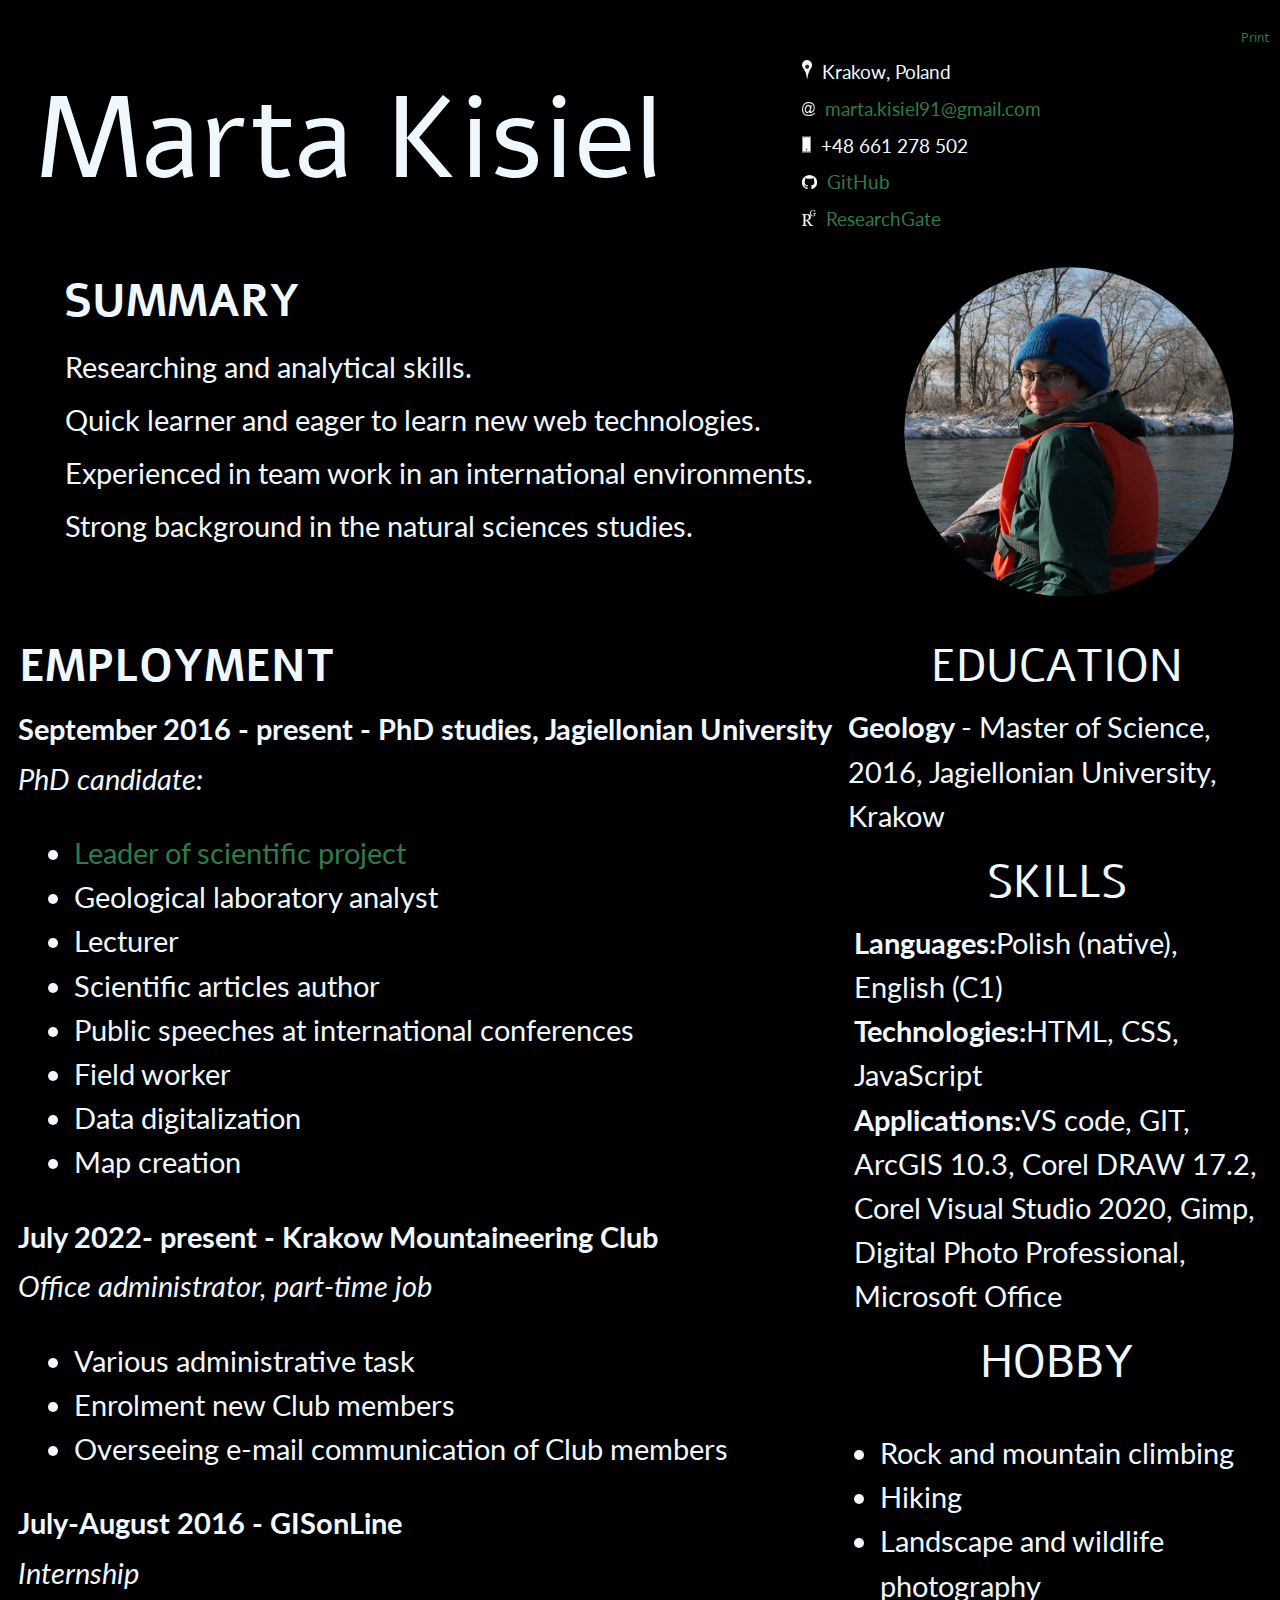
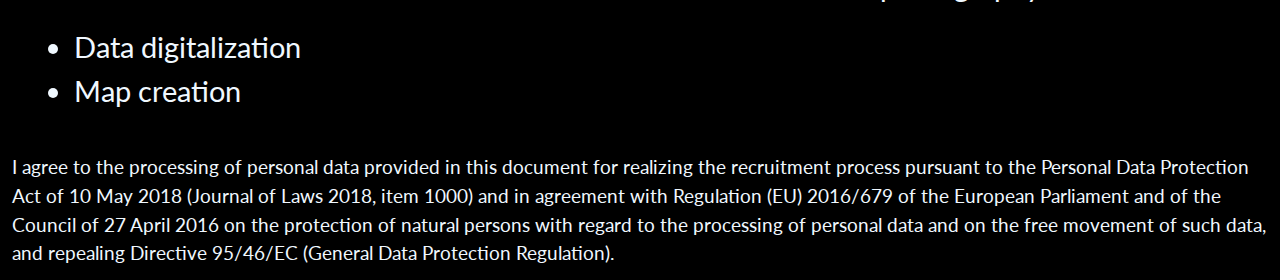
==== index.html @ d335d27f "commit after creating martak.pl" ====
<!doctype html>
<html lang="pl">
<head>
	<meta name="viewport" content="width=device-width, initial-scale=1.0">

	<title>Marta Kisiel CV</title>

	<link rel="stylesheet" href="/style/style.css">
    <link rel="preconnect" href="https://fonts.googleapis.com">
    <link rel="preconnect" href="https://fonts.gstatic.com" crossorigin>
    <link href="https://fonts.googleapis.com/css2?family=Alef:wght@700&family=Jost:ital,wght@0,500;1,300&family=Lato:wght@300&display=swap" rel="stylesheet">" rel="stylesheet">
</head>
<body>
    <!--przyciski do zmiany języka-->
	<div class="clearfix">
        <!--<nav class="divLang"><div class="lang">Pl</div><div class="lang">Eng</div>-->
        <div class="lang"><a href="/images/CV_2023.pdf">Print</a></div></nav>
    </div>
        
	
    <div class="clearfix" style="display: flex;align-items: flex-start;"> 
        <div class="headline col-65" style="float:left;margin-left:2%;">Marta Kisiel</div>

        <div class="col-20, textSmall" style="float:right;flex-direction:column;flex-wrap: wrap; justify-content:left;align-items:flex-start " >
        <div class="col-10, textSmall" style="flex-direction:row;flex-wrap: wrap; justify-content: left;align-items: baseline;" ><img src="/images\point-w.png" alt="place" width="3%" height="3%" style="margin-right: 10px;">Krakow, Poland</div>   
        <div class="col-10, textSmall" style="flex-direction:row;flex-wrap: wrap; justify-content: left;align-items:baseline;"><img src="/images\at_w.png" alt="e-mail" width="3%" height="3%" style="margin-right: 10px;"><a href="mailto:marta.kisiel91+CV@gmail.com">marta.kisiel91@gmail.com</a></div>
        <div class="col-10, textSmall" style="flex-direction:row;flex-wrap: wrap; justify-content: left;align-items: baseline;"><img src="/images\phone_w.png" alt="phone" width="3%" height="3%"style="margin-right: 10px;">+48 661 278 502</div>
        <div class="col-10, textSmall" style="flex-direction:row;flex-wrap: wrap; justify-content: left;align-items: baseline;"><img src="/images\github-mark-white.png" alt="github" width="5%" height="5%"style="margin-right: 10px;"><a href="https://github.com/martakisiel">GitHub</a></div>
        <div class="col-10, textSmall" style="flex-direction:row;flex-wrap: wrap; justify-content: left;align-items: baseline;"><img src="/images\rg_w.png" alt="RG" width="5%" height="5%"style="margin-right: 10px;"><a href="https://www.researchgate.net/profile/Marta-Kisiel-3">ResearchGate</a></div>

        </div>

    </div>

    <div class="clearfix"> 
        <div class="col-30" style="float: right;">
            <img src="/images/IMG_0290.JPG" alt="profile" style="margin-right: 7%;width:150%; height: 150%; clip-path: circle(35% at center);">
        </div>
        <div class="col-65" style="float: left;">
            <ul ><h1 class="h1">SUMMARY</h1>
                <li class="text">Researching and analytical skills.</li>   
                <li class="text">Quick learner and eager to learn new web technologies.</li>
                <li class="text">Experienced in team work in an international environments.</li>
                <li class="text">Strong background in the natural sciences studies.</li>
            </ul>
        </div>
    </div>
    
    <div class="clearfix">
        <div class="col-50, text" style="float: left;">
            <h1 class="h1">EMPLOYMENT</h1>
                <div class="textBold">September 2016 - present - PhD studies, Jagiellonian University</div>
                <div class="textItallic">PhD candidate:</div>  
                <ul >
                    <li><a href="https://projekty.ncn.gov.pl/index.php?projekt_id=351990">Leader of scientific project</a></li>
                    <li>Geological laboratory analyst</li>
                    <li>Lecturer</li>
                    <li>Scientific articles author</li>
                    <li>Public speeches at international conferences</li>
                    <li>Field worker</li>
                    <li>Data digitalization</li>
                    <li>Map creation</li>
                </ul>
                <div class="textBold">July 2022- present - Krakow Mountaineering Club</div>
                <div class="textItallic">Office administrator, part-time job</div>
                <ul>
                    <li>Various administrative task</li>
                    <li>Enrolment new Club members</li>
                    <li>Overseeing e-mail communication of Club members</li>
                </ul>
                <div class="textBold">July-August 2016 - GISonLine</div>
                <div class="textItallic">Internship</div>
                <ul>
                    <li>Data digitalization</li>
                    <li>Map creation</li>
                </ul>
    </div>        
    <div class="clearfix" style="display: flex;align-items: flex-start;">
                <div class="col-50, text" style="float: right;">
                <div class="h1">EDUCATION</div>
                <div ><b>Geology </b>- Master of Science, 2016, Jagiellonian University, Krakow</div>
               
    <div class="clearfix" style="display: flex;align-items: flex-start;">
                <div class="col-35, text" style="float: right;">
                    <div class="h1">SKILLS</div>
                        <div><b>Languages:</b>Polish (native), English (C1)</div>
                        <div><b>Technologies:</b>HTML, CSS, JavaScript</div>         
                        <div><b>Applications:</b>VS code, GIT, ArcGIS 10.3, Corel DRAW 17.2, Corel Visual Studio 2020, Gimp, Digital Photo Professional, Microsoft Office</div>        
                
                <div class="col-35, text" style="float: right;">
                    <div class="h1">HOBBY</div>
                        <ul style="padding:0px;">
                            <div>
                                 <li>Rock and mountain climbing</li>
                                <li>Hiking</li>
                                <li>Landscape and wildlife photography</li>
                            </div>       
                        </ul>
                    </div> 
                </div>               
    </div>
    </div>
    </div>
    </div>

    <div class="clearfix">
        <div class="col-100, textItallic, textSmall">I agree to the processing of personal data provided in this document for realizing the recruitment process pursuant to the Personal Data Protection Act of 10 May 2018 (Journal of Laws 2018, item 1000) and in agreement with Regulation (EU) 2016/679 of the European Parliament and of the Council of 27 April 2016 on the protection of natural persons with regard to the processing of personal data and on the free movement of such data, and repealing Directive 95/46/EC (General Data Protection Regulation).</div>              
    </div>                
                    
                    
            
        </div>

    </div>
    </body>
---- style/style.css ----
/*to do list: 
1. wykminić dlaczego przy <600 px div .headImg ma dalej left-margin: auto
2. muszą się ładnie układać jedno pod drugim wszystkie elementy
3. ładne łamanie tekstu
4.punktory w summary (usunac class "text" z li)

6. zdjęcie ma być wyjustowane pośrodku summary, po pomniejszeniu powinno wskoczyć od razu na lewo

8.dodać rzycisk drukuj
9.dostosować @media
10. nagłówki w kolumnie bocznej na lewo?
11. dodać link do bloga (zrobic bloga!)
12. po wybraniu języka drukować ma się CV w danym jezyku
*/
body{
	background-color:black;
        font-size: 100%;
	}

 * {
    box-sizing: border-box;
   }

[class*="col-"] {
                display: flex;
                padding: 5px; /*odleg. miedzy obiektami*/
                /* border: 1px solid red; */
                align-items: left;
                justify-content: center; 
                margin: 0.5px;
                flex-flow: row wrap;
                padding: 2.5 rem;
                line-height: 1.5;
                Letter spacing: 0.12;
                Word spacing: 0.16; 
              }
              
              .col-10 {width: 10%;}
              .col-15 {width: 15%;}
              .col-20 {width: 20%;}
              .col-25 {width: 25%;}
              .col-30 {width: 30%;}
              .col-35 {width: 35%;}
              .col-50 {width: 50%;}
              .col-60 {width: 60%;}
              .col-65 {width: 65%;}
              .col-75 {width: 75%;}
              .col-100 {width: 100%;}
              
header{
        display: flex;
        flex-flow: row wrap;
        justify-content: left;
        padding: 3px;
        margin: 5px;
    }
.headline{
         justify-content: left;
    display: inherit;
    color: aliceblue;
    font-size: 9vw; /*vw- view-width, responsive fonst-size*/
    font-family: 'Alef', sans-serif;
    padding: 3px;
    margin-left: 0px;
    /* flex-shrink: 0; */
} 
.h1{
        display: inherit;
        color: aliceblue;
        font-size: 3.5vw;
        font-family: 'Alef', sans-serif;
        padding: 3px;
        margin: 2px 2px 2px 2px;      
} 
.text{
        display: inherit;
        color: aliceblue;
        font-size: 2.3vw;
        font-family: 'lato';
        padding: 3px;
        margin: 3px;
}
.textSmall{
        display: inherit;
        color: aliceblue;
        font-size: 1.5vw;
        font-family: 'lato';
        padding: 1px;
        margin: 3px;
}
.textItallic{
        display: inherit;
        color: aliceblue;
        font-size: 2.3vw;
        font-family: 'lato';
        padding: 1px;
        margin: 3px;
        font-style: italic;
}
.textBold{
        display: inherit;
        color: aliceblue;
        font-size: 2.3vw;
        font-family: 'lato';
        padding: 1px;
        margin: 3px;
        font-weight:bolder;
}
li{
        margin-left: 20px;
}
a:link{
        target: _blank;
        color: rgb(45, 123, 72);
        background-color: transparent;
        text-decoration: none;
}
a:visited{
        target: _blank;
        color: rgb(41, 120, 62);
        background-color: transparent;
        text-decoration: none;
}
a:hover{
        target: _blank;
        color: rgb(45, 66, 120);
        background-color: transparent;
        text-decoration: none;
}
.summary{
        display:flex;
        
        /* flex:100%; */
        /* float: left; */
        background-color: rgb(0, 0, 0);
        flex-flow: row wrap;
        align-items: center;
        padding: 2.5 rem;
        line-height: 1.5; 
}
/* container do użycia przy flagach
.headImg{
        float: right;
        display: flex; 
        margin-left: auto;
}
.headFlag{
    /* display: inline-block; 
    width: 50px;
    height: 30px;
    }
przesunięcie flag na prawo, albo wystarczy dodać margin-left:auto w .headImg
.headImg:last-child{
	margin-left: auto;
}  */ 
.divLang{
        float:right;
        display: flex;
}
.lang{
        float:right;
        display: flex;
        color: aliceblue;
        font-size:small;
        font-family: 'Alef', sans-serif;
        padding: 3px;
        margin-left: auto;
        
}

.flexHead{
        display: flex;
        flex:100%;
        background-image:radial-gradient(grey, black 90%);
        justify-content: center;
        align-items: center;
        flex-wrap: wrap;
        text-align:center;
        padding-bottom: 20px;
        margin:0px ;
        
        }
/* .flexBody{
        display:flex;
        width: 60%;
        flex:100%;
        float: right;
        background-color: lightgray;
        flex-flow: row wrap;
        justify-content: space-between;
        align-items: center;
        padding: 5px;
        margin: 0px ;
        }
.flexSide{
        display: flex;
        width: 35%;
        float: left;
        flex:100%;
        background-color: rgb(13, 193, 43);
        flex-flow: row wrap;
        justify-content: space-between;
        align-items: center;
        padding: 5px;
        margin: 0px ;
        }
 */
/* *{
        box-sizing: border-box;
        } */
/* .imgContainer{
        display: flex;
        float: right;
        width: 35%; /*to musi być ok35%, żeby zdjęcie było wyświetlane obok tekstu
        height: auto;
        padding: 3px;
        clip-path: circle(60px at centre); 
}*/
/* img{
        display: flex;
        float: right;
        width: 35%;
        max-width: 300px;
        max-height: 200px;
        margin: auto;
        clip-path: circle(35% at center); /*35% jest ok srednicą 
        } */
        
/* .picture{
        display: flex;
        float: right;
        width: 35%;
        max-width: 300px;
        max-height: 200px;
        margin: auto;
        clip-path: circle(35% at center); /*35% jest ok srednicą 
   
        } */

.clearfix::after {
        content: "";
        clear: both;
        display: table;
         }







/* da się to uzywać w stylach za miast w <header>?@import url('https://fonts.googleapis.com/css2?family=Alef:wght@700&family=Jost:ital,wght@0,500;1,300&display=swap');*/


        /* Responsive layout - makes a one column layout instead of a two-column layout */
@media (max-width: 500px) {
        [class*="col-"]{
                flex-direction: column;
        }
	.flexHead {
	        flex-direction: column; /*to jest potrzebne, żeby kolumny zawijały się w wiersze*/
	}
	.flexBody{
		flex-direction: column;
	}
        header{
                flex-direction: column;
        }
        img{
                flex-direction: column;
                margin: 0px;
              
        }
        /* .imgContainer{
                flex-direction:column;
                margin-left: 1px;
        } */
        .flexSide{
                flex-direction: column;
               
        }
        .h1{
                flex-direction: column;
        }
        .summary{
                flex-direction: column;
        }
@media print{
 a href="D:\frontend\web-projects\CV\images\CV_2023.pdf"
}
    /* .headImg{
       /* flex-direction: column;
        align-items: flex-start;
        margin-left: 0px;
            
        }
	.headImg:last-child{
		
        margin-left: 0px;
        
	}
    */
        
	
  }
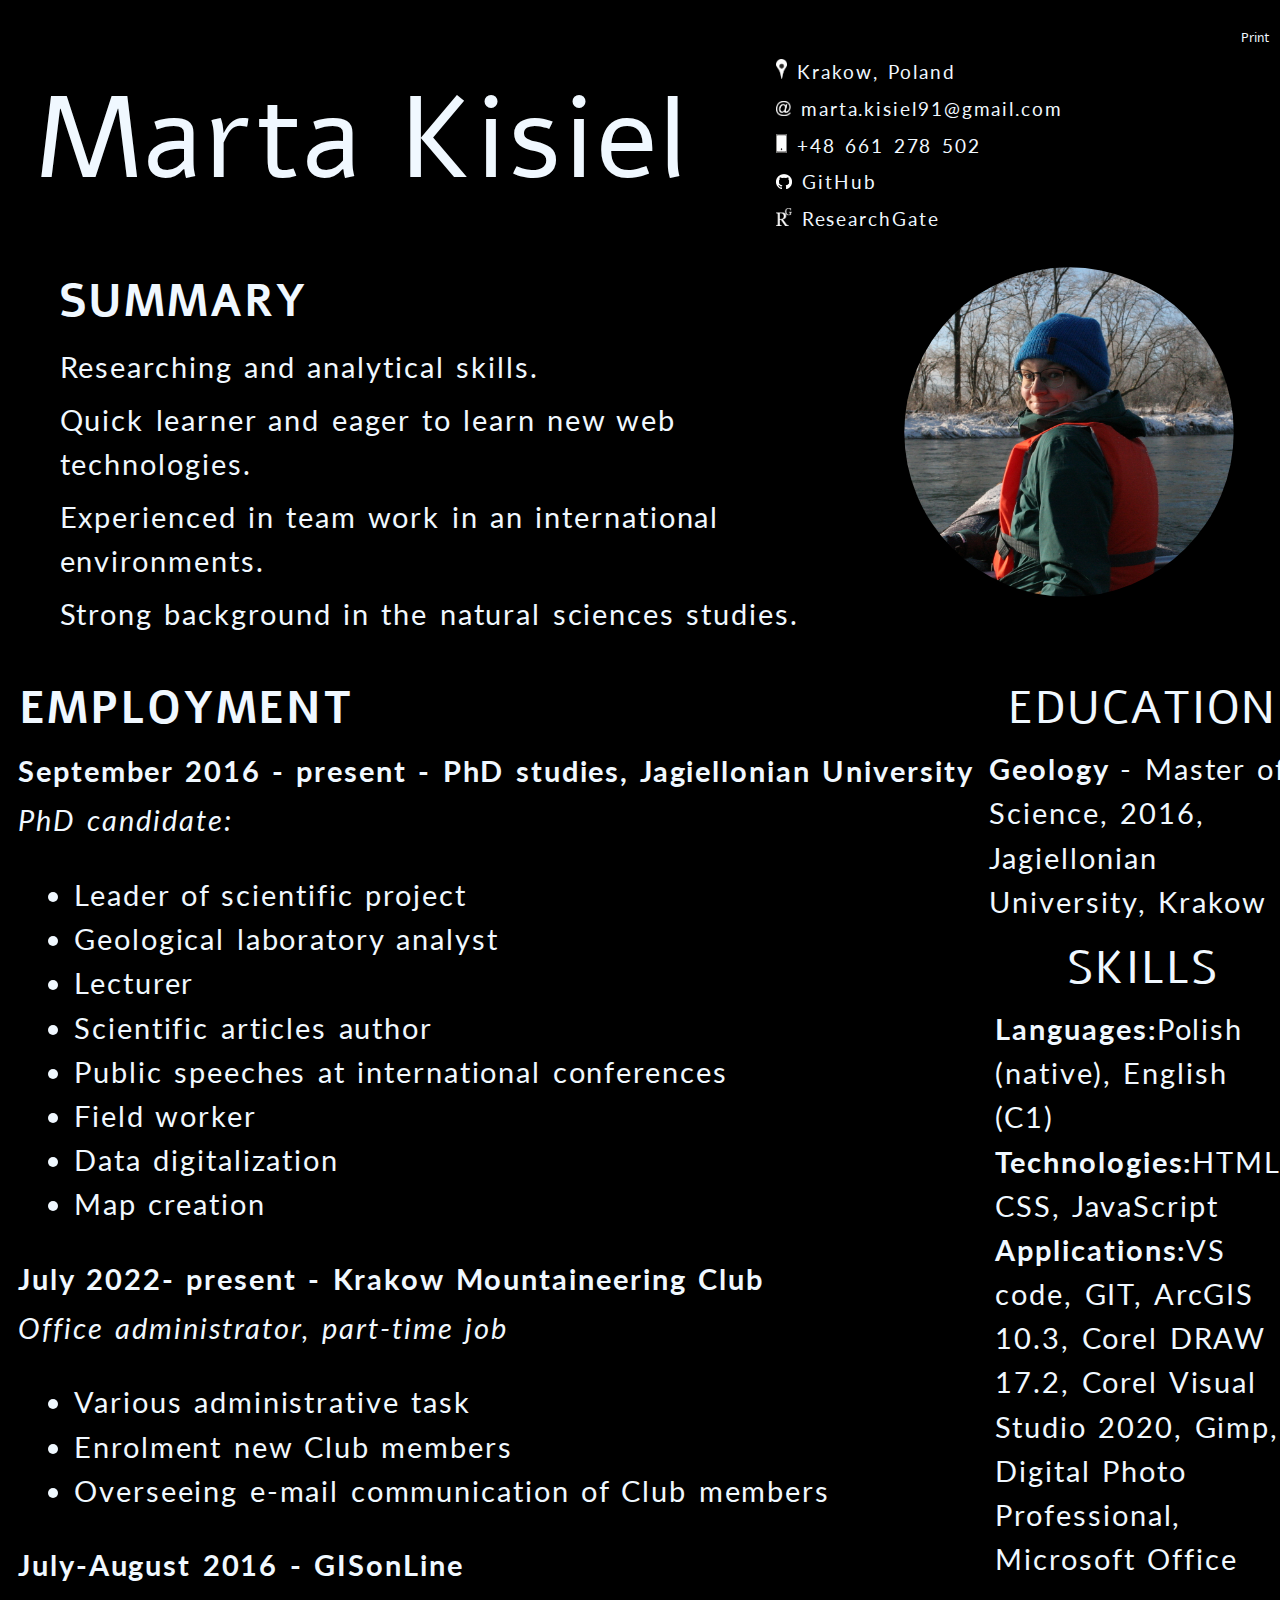
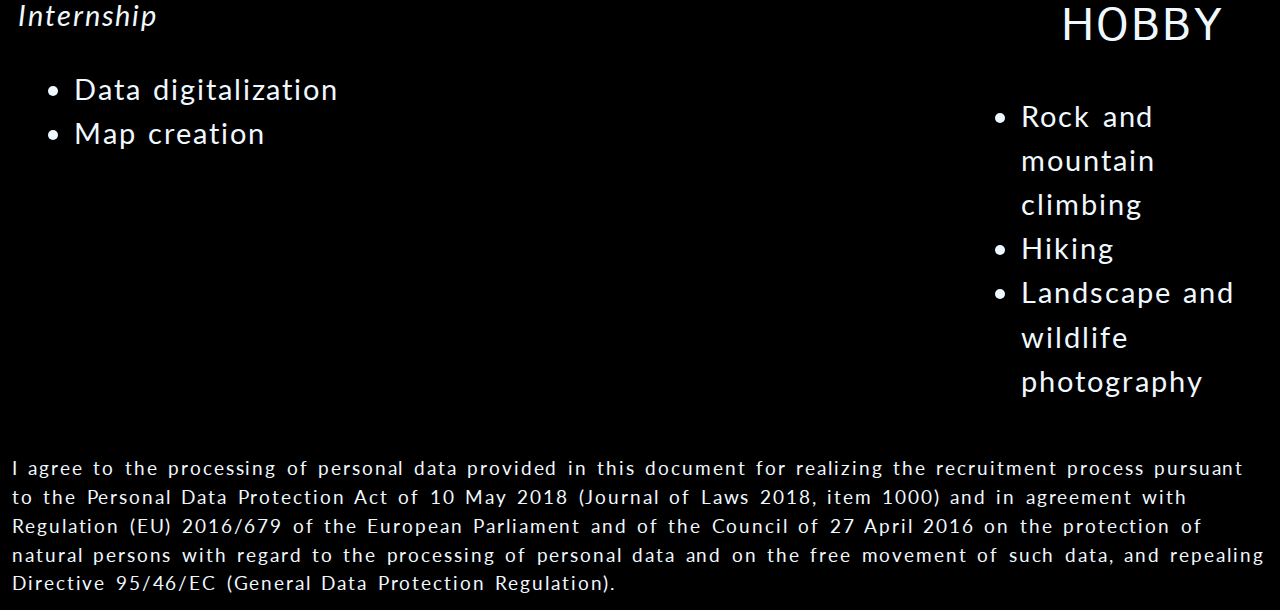
==== commit e060ac8a: "commit" ====
--- a/index.html
+++ b/index.html
@@ -1,115 +1,145 @@
 <!doctype html>
 <html lang="pl">
+
 <head>
-	<meta name="viewport" content="width=device-width, initial-scale=1.0">
+    <meta name="viewport" content="width=device-width, initial-scale=1.0">
 
-	<title>Marta Kisiel CV</title>
+    <title>Marta Kisiel CV</title>
 
-	<link rel="stylesheet" href="/style/style.css">
+    <link rel="stylesheet" href="/style/style.css">
     <link rel="preconnect" href="https://fonts.googleapis.com">
     <link rel="preconnect" href="https://fonts.gstatic.com" crossorigin>
-    <link href="https://fonts.googleapis.com/css2?family=Alef:wght@700&family=Jost:ital,wght@0,500;1,300&family=Lato:wght@300&display=swap" rel="stylesheet">" rel="stylesheet">
+    <link
+        href="https://fonts.googleapis.com/css2?family=Alef:wght@700&family=Jost:ital,wght@0,500;1,300&family=Lato:wght@300&display=swap"
+        rel="stylesheet">" rel="stylesheet">
 </head>
+
 <body>
     <!--przyciski do zmiany języka-->
-	<div class="clearfix">
+    <div class="clearfix">
         <!--<nav class="divLang"><div class="lang">Pl</div><div class="lang">Eng</div>-->
-        <div class="lang"><a href="/images/CV_2023.pdf">Print</a></div></nav>
+        <div class="lang"><a href="/images/CV_2023.pdf">Print</a></div>
+        </nav>
     </div>
-        
-	
-    <div class="clearfix" style="display: flex;align-items: flex-start;"> 
+
+
+    <div class="clearfix" style="display: flex;align-items: flex-start;">
         <div class="headline col-65" style="float:left;margin-left:2%;">Marta Kisiel</div>
 
-        <div class="col-20, textSmall" style="float:right;flex-direction:column;flex-wrap: wrap; justify-content:left;align-items:flex-start " >
-        <div class="col-10, textSmall" style="flex-direction:row;flex-wrap: wrap; justify-content: left;align-items: baseline;" ><img src="/images\point-w.png" alt="place" width="3%" height="3%" style="margin-right: 10px;">Krakow, Poland</div>   
-        <div class="col-10, textSmall" style="flex-direction:row;flex-wrap: wrap; justify-content: left;align-items:baseline;"><img src="/images\at_w.png" alt="e-mail" width="3%" height="3%" style="margin-right: 10px;"><a href="mailto:marta.kisiel91+CV@gmail.com">marta.kisiel91@gmail.com</a></div>
-        <div class="col-10, textSmall" style="flex-direction:row;flex-wrap: wrap; justify-content: left;align-items: baseline;"><img src="/images\phone_w.png" alt="phone" width="3%" height="3%"style="margin-right: 10px;">+48 661 278 502</div>
-        <div class="col-10, textSmall" style="flex-direction:row;flex-wrap: wrap; justify-content: left;align-items: baseline;"><img src="/images\github-mark-white.png" alt="github" width="5%" height="5%"style="margin-right: 10px;"><a href="https://github.com/martakisiel">GitHub</a></div>
-        <div class="col-10, textSmall" style="flex-direction:row;flex-wrap: wrap; justify-content: left;align-items: baseline;"><img src="/images\rg_w.png" alt="RG" width="5%" height="5%"style="margin-right: 10px;"><a href="https://www.researchgate.net/profile/Marta-Kisiel-3">ResearchGate</a></div>
+        <div class="col-20, textSmall"
+            style="float:right;flex-direction:column;flex-wrap: wrap; justify-content:left;align-items:flex-start ">
+            <div class="col-10, textSmall"
+                style="flex-direction:row;flex-wrap: wrap; justify-content: left;align-items: baseline;"><img
+                    src="/images\point-w.png" alt="place" width="3%" height="3%" style="margin-right: 10px;">Krakow,
+                Poland</div>
+            <div class="col-10, textSmall"
+                style="flex-direction:row;flex-wrap: wrap; justify-content: left;align-items:baseline;"><img
+                    src="/images\at_w.png" alt="e-mail" width="3%" height="3%" style="margin-right: 10px;"><a
+                    href="mailto:marta.kisiel91+CV@gmail.com">marta.kisiel91@gmail.com</a></div>
+            <div class="col-10, textSmall"
+                style="flex-direction:row;flex-wrap: wrap; justify-content: left;align-items: baseline;"><img
+                    src="/images\phone_w.png" alt="phone" width="3%" height="3%" style="margin-right: 10px;">+48 661 278
+                502</div>
+            <div class="col-10, textSmall"
+                style="flex-direction:row;flex-wrap: wrap; justify-content: left;align-items: baseline;"><img
+                    src="/images\github-mark-white.png" alt="github" width="5%" height="5%"
+                    style="margin-right: 10px;"><a href="https://github.com/martakisiel">GitHub</a></div>
+            <div class="col-10, textSmall"
+                style="flex-direction:row;flex-wrap: wrap; justify-content: left;align-items: baseline;"><img
+                    src="/images\rg_w.png" alt="RG" width="5%" height="5%" style="margin-right: 10px;"><a
+                    href="https://www.researchgate.net/profile/Marta-Kisiel-3">ResearchGate</a></div>
 
         </div>
 
     </div>
 
-    <div class="clearfix"> 
+    <div class="clearfix">
         <div class="col-30" style="float: right;">
-            <img src="/images/IMG_0290.JPG" alt="profile" style="margin-right: 7%;width:150%; height: 150%; clip-path: circle(35% at center);">
+            <img src="/images/IMG_0290.JPG" alt="profile"
+                style="margin-right: 7%;width:150%; height: 150%; clip-path: circle(35% at center);">
         </div>
         <div class="col-65" style="float: left;">
-            <ul ><h1 class="h1">SUMMARY</h1>
-                <li class="text">Researching and analytical skills.</li>   
+            <ul>
+                <h1 class="h1">SUMMARY</h1>
+                <li class="text">Researching and analytical skills.</li>
                 <li class="text">Quick learner and eager to learn new web technologies.</li>
                 <li class="text">Experienced in team work in an international environments.</li>
                 <li class="text">Strong background in the natural sciences studies.</li>
             </ul>
         </div>
     </div>
-    
+
     <div class="clearfix">
         <div class="col-50, text" style="float: left;">
             <h1 class="h1">EMPLOYMENT</h1>
-                <div class="textBold">September 2016 - present - PhD studies, Jagiellonian University</div>
-                <div class="textItallic">PhD candidate:</div>  
-                <ul >
-                    <li><a href="https://projekty.ncn.gov.pl/index.php?projekt_id=351990">Leader of scientific project</a></li>
-                    <li>Geological laboratory analyst</li>
-                    <li>Lecturer</li>
-                    <li>Scientific articles author</li>
-                    <li>Public speeches at international conferences</li>
-                    <li>Field worker</li>
-                    <li>Data digitalization</li>
-                    <li>Map creation</li>
-                </ul>
-                <div class="textBold">July 2022- present - Krakow Mountaineering Club</div>
-                <div class="textItallic">Office administrator, part-time job</div>
-                <ul>
-                    <li>Various administrative task</li>
-                    <li>Enrolment new Club members</li>
-                    <li>Overseeing e-mail communication of Club members</li>
-                </ul>
-                <div class="textBold">July-August 2016 - GISonLine</div>
-                <div class="textItallic">Internship</div>
-                <ul>
-                    <li>Data digitalization</li>
-                    <li>Map creation</li>
-                </ul>
-    </div>        
-    <div class="clearfix" style="display: flex;align-items: flex-start;">
-                <div class="col-50, text" style="float: right;">
+            <div class="textBold">September 2016 - present - PhD studies, Jagiellonian University</div>
+            <div class="textItallic">PhD candidate:</div>
+            <ul>
+                <li><a href="https://projekty.ncn.gov.pl/index.php?projekt_id=351990">Leader of scientific project</a>
+                </li>
+                <li>Geological laboratory analyst</li>
+                <li>Lecturer</li>
+                <li>Scientific articles author</li>
+                <li>Public speeches at international conferences</li>
+                <li>Field worker</li>
+                <li>Data digitalization</li>
+                <li>Map creation</li>
+            </ul>
+            <div class="textBold">July 2022- present - Krakow Mountaineering Club</div>
+            <div class="textItallic">Office administrator, part-time job</div>
+            <ul>
+                <li>Various administrative task</li>
+                <li>Enrolment new Club members</li>
+                <li>Overseeing e-mail communication of Club members</li>
+            </ul>
+            <div class="textBold">July-August 2016 - GISonLine</div>
+            <div class="textItallic">Internship</div>
+            <ul>
+                <li>Data digitalization</li>
+                <li>Map creation</li>
+            </ul>
+        </div>
+        <div class="clearfix" style="display: flex;align-items: flex-start;">
+            <div class="col-50, text" style="float: right;">
                 <div class="h1">EDUCATION</div>
-                <div ><b>Geology </b>- Master of Science, 2016, Jagiellonian University, Krakow</div>
-               
-    <div class="clearfix" style="display: flex;align-items: flex-start;">
-                <div class="col-35, text" style="float: right;">
-                    <div class="h1">SKILLS</div>
+                <div><b>Geology </b>- Master of Science, 2016, Jagiellonian University, Krakow</div>
+
+                <div class="clearfix" style="display: flex;align-items: flex-start;">
+                    <div class="col-35, text" style="float: right;">
+                        <div class="h1">SKILLS</div>
                         <div><b>Languages:</b>Polish (native), English (C1)</div>
-                        <div><b>Technologies:</b>HTML, CSS, JavaScript</div>         
-                        <div><b>Applications:</b>VS code, GIT, ArcGIS 10.3, Corel DRAW 17.2, Corel Visual Studio 2020, Gimp, Digital Photo Professional, Microsoft Office</div>        
-                
-                <div class="col-35, text" style="float: right;">
-                    <div class="h1">HOBBY</div>
-                        <ul style="padding:0px;">
-                            <div>
-                                 <li>Rock and mountain climbing</li>
-                                <li>Hiking</li>
-                                <li>Landscape and wildlife photography</li>
-                            </div>       
-                        </ul>
-                    </div> 
-                </div>               
-    </div>
-    </div>
-    </div>
+                        <div><b>Technologies:</b>HTML, CSS, JavaScript</div>
+                        <div><b>Applications:</b>VS code, GIT, ArcGIS 10.3, Corel DRAW 17.2, Corel Visual Studio 2020,
+                            Gimp, Digital Photo Professional, Microsoft Office</div>
+
+                        <div class="col-35, text" style="float: right;">
+                            <div class="h1">HOBBY</div>
+                            <ul style="padding:0px;">
+                                <div>
+                                    <li>Rock and mountain climbing</li>
+                                    <li>Hiking</li>
+                                    <li>Landscape and wildlife photography</li>
+                                </div>
+                            </ul>
+                        </div>
+                    </div>
+                </div>
+            </div>
+        </div>
     </div>
 
     <div class="clearfix">
-        <div class="col-100, textItallic, textSmall">I agree to the processing of personal data provided in this document for realizing the recruitment process pursuant to the Personal Data Protection Act of 10 May 2018 (Journal of Laws 2018, item 1000) and in agreement with Regulation (EU) 2016/679 of the European Parliament and of the Council of 27 April 2016 on the protection of natural persons with regard to the processing of personal data and on the free movement of such data, and repealing Directive 95/46/EC (General Data Protection Regulation).</div>              
-    </div>                
-                    
-                    
-            
-        </div>
+        <div class="col-100, textItallic, textSmall">I agree to the processing of personal data provided in this
+            document for realizing the recruitment process pursuant to the Personal Data Protection Act of 10 May 2018
+            (Journal of Laws 2018, item 1000) and in agreement with Regulation (EU) 2016/679 of the European Parliament
+            and of the Council of 27 April 2016 on the protection of natural persons with regard to the processing of
+            personal data and on the free movement of such data, and repealing Directive 95/46/EC (General Data
+            Protection Regulation).</div>
+    </div>
+
+
 
     </div>
-    </body>+
+    </div>
+</body>--- a/style/style.css
+++ b/style/style.css
@@ -1,78 +1,101 @@
-/*to do list: 
-1. wykminić dlaczego przy <600 px div .headImg ma dalej left-margin: auto
-2. muszą się ładnie układać jedno pod drugim wszystkie elementy
-3. ładne łamanie tekstu
-4.punktory w summary (usunac class "text" z li)
-
-6. zdjęcie ma być wyjustowane pośrodku summary, po pomniejszeniu powinno wskoczyć od razu na lewo
-
-8.dodać rzycisk drukuj
-9.dostosować @media
-10. nagłówki w kolumnie bocznej na lewo?
-11. dodać link do bloga (zrobic bloga!)
-12. po wybraniu języka drukować ma się CV w danym jezyku
-*/
-body{
-	background-color:black;
+body {
+        background-color: black;
         font-size: 100%;
-	}
-
- * {
-    box-sizing: border-box;
-   }
+}
+
+* {
+        box-sizing: border-box;
+}
 
 [class*="col-"] {
-                display: flex;
-                padding: 5px; /*odleg. miedzy obiektami*/
-                /* border: 1px solid red; */
-                align-items: left;
-                justify-content: center; 
-                margin: 0.5px;
-                flex-flow: row wrap;
-                padding: 2.5 rem;
-                line-height: 1.5;
-                Letter spacing: 0.12;
-                Word spacing: 0.16; 
-              }
-              
-              .col-10 {width: 10%;}
-              .col-15 {width: 15%;}
-              .col-20 {width: 20%;}
-              .col-25 {width: 25%;}
-              .col-30 {width: 30%;}
-              .col-35 {width: 35%;}
-              .col-50 {width: 50%;}
-              .col-60 {width: 60%;}
-              .col-65 {width: 65%;}
-              .col-75 {width: 75%;}
-              .col-100 {width: 100%;}
-              
-header{
+        display: flex;
+        padding: 5px;
+        /*odleg. miedzy obiektami*/
+        /* border: 1px solid red; */
+        align-items: left;
+        justify-content: center;
+        margin: 0.5px;
+        flex-flow: row wrap;
+        padding: 2.5 rem;
+        line-height: 1.5;
+        letter-spacing: 0.12rem;
+        word-spacing: 0.16rem;
+}
+
+.col-10 {
+        width: 10%;
+}
+
+.col-15 {
+        width: 15%;
+}
+
+.col-20 {
+        width: 20%;
+}
+
+.col-25 {
+        width: 25%;
+}
+
+.col-30 {
+        width: 30%;
+}
+
+.col-35 {
+        width: 35%;
+}
+
+.col-50 {
+        width: 50%;
+}
+
+.col-60 {
+        width: 60%;
+}
+
+.col-65 {
+        width: 65%;
+}
+
+.col-75 {
+        width: 75%;
+}
+
+.col-100 {
+        width: 100%;
+}
+
+header {
         display: flex;
         flex-flow: row wrap;
         justify-content: left;
         padding: 3px;
         margin: 5px;
-    }
-.headline{
-         justify-content: left;
-    display: inherit;
-    color: aliceblue;
-    font-size: 9vw; /*vw- view-width, responsive fonst-size*/
-    font-family: 'Alef', sans-serif;
-    padding: 3px;
-    margin-left: 0px;
-    /* flex-shrink: 0; */
-} 
-.h1{
+}
+
+.headline {
+        justify-content: left;
+        display: inherit;
+        color: aliceblue;
+        font-size: 9vw;
+        /*vw- view-width, responsive fonst-size*/
+        font-family: 'Alef', sans-serif;
+        padding: 3px;
+        margin-left: 0px;
+        /* flex-shrink: 0; */
+}
+
+.h1 {
         display: inherit;
         color: aliceblue;
         font-size: 3.5vw;
         font-family: 'Alef', sans-serif;
         padding: 3px;
-        margin: 2px 2px 2px 2px;      
-} 
-.text{
+        margin: 2px 2px 2px 2px;
+}
+
+.text {
         display: inherit;
         color: aliceblue;
         font-size: 2.3vw;
@@ -80,7 +103,8 @@
         padding: 3px;
         margin: 3px;
 }
-.textSmall{
+
+.textSmall {
         display: inherit;
         color: aliceblue;
         font-size: 1.5vw;
@@ -88,7 +112,8 @@
         padding: 1px;
         margin: 3px;
 }
-.textItallic{
+
+.textItallic {
         display: inherit;
         color: aliceblue;
         font-size: 2.3vw;
@@ -97,209 +122,127 @@
         margin: 3px;
         font-style: italic;
 }
-.textBold{
+
+.textBold {
         display: inherit;
         color: aliceblue;
         font-size: 2.3vw;
         font-family: 'lato';
         padding: 1px;
         margin: 3px;
-        font-weight:bolder;
-}
-li{
+        font-weight: bolder;
+}
+
+li {
         margin-left: 20px;
 }
-a:link{
-        target: _blank;
-        color: rgb(45, 123, 72);
+
+a:link {
+        color: aliceblue;
         background-color: transparent;
         text-decoration: none;
 }
-a:visited{
-        target: _blank;
-        color: rgb(41, 120, 62);
+
+a:visited {
+        color: aliceblue;
         background-color: transparent;
         text-decoration: none;
 }
-a:hover{
-        target: _blank;
-        color: rgb(45, 66, 120);
+
+a:hover {
+        color: rgb(41, 214, 227);
         background-color: transparent;
         text-decoration: none;
 }
-.summary{
-        display:flex;
-        
-        /* flex:100%; */
+
+.summary {
+        display: flex;
         /* float: left; */
         background-color: rgb(0, 0, 0);
         flex-flow: row wrap;
         align-items: center;
         padding: 2.5 rem;
-        line-height: 1.5; 
-}
-/* container do użycia przy flagach
-.headImg{
+        line-height: 1.5;
+}
+
+.divLang {
         float: right;
-        display: flex; 
+        display: flex;
+}
+
+.lang {
+        float: right;
+        display: flex;
+        color: aliceblue;
+        font-size: small;
+        font-family: 'Alef', sans-serif;
+        padding: 3px;
         margin-left: auto;
-}
-.headFlag{
-    /* display: inline-block; 
-    width: 50px;
-    height: 30px;
-    }
-przesunięcie flag na prawo, albo wystarczy dodać margin-left:auto w .headImg
-.headImg:last-child{
-	margin-left: auto;
-}  */ 
-.divLang{
-        float:right;
-        display: flex;
-}
-.lang{
-        float:right;
-        display: flex;
-        color: aliceblue;
-        font-size:small;
-        font-family: 'Alef', sans-serif;
-        padding: 3px;
-        margin-left: auto;
-        
-}
-
-.flexHead{
-        display: flex;
-        flex:100%;
-        background-image:radial-gradient(grey, black 90%);
+
+}
+
+.flexHead {
+        display: flex;
+        flex: 100%;
+        background-image: radial-gradient(grey, black 90%);
         justify-content: center;
         align-items: center;
         flex-wrap: wrap;
-        text-align:center;
+        text-align: center;
         padding-bottom: 20px;
-        margin:0px ;
-        
-        }
-/* .flexBody{
-        display:flex;
-        width: 60%;
-        flex:100%;
-        float: right;
-        background-color: lightgray;
-        flex-flow: row wrap;
-        justify-content: space-between;
-        align-items: center;
-        padding: 5px;
-        margin: 0px ;
-        }
-.flexSide{
-        display: flex;
-        width: 35%;
-        float: left;
-        flex:100%;
-        background-color: rgb(13, 193, 43);
-        flex-flow: row wrap;
-        justify-content: space-between;
-        align-items: center;
-        padding: 5px;
-        margin: 0px ;
-        }
- */
-/* *{
-        box-sizing: border-box;
-        } */
-/* .imgContainer{
-        display: flex;
-        float: right;
-        width: 35%; /*to musi być ok35%, żeby zdjęcie było wyświetlane obok tekstu
-        height: auto;
-        padding: 3px;
-        clip-path: circle(60px at centre); 
-}*/
-/* img{
-        display: flex;
-        float: right;
-        width: 35%;
-        max-width: 300px;
-        max-height: 200px;
-        margin: auto;
-        clip-path: circle(35% at center); /*35% jest ok srednicą 
-        } */
-        
-/* .picture{
-        display: flex;
-        float: right;
-        width: 35%;
-        max-width: 300px;
-        max-height: 200px;
-        margin: auto;
-        clip-path: circle(35% at center); /*35% jest ok srednicą 
-   
-        } */
+        margin: 0px;
+
+}
 
 .clearfix::after {
         content: "";
         clear: both;
         display: table;
-         }
-
-
-
-
-
-
+}
 
 /* da się to uzywać w stylach za miast w <header>?@import url('https://fonts.googleapis.com/css2?family=Alef:wght@700&family=Jost:ital,wght@0,500;1,300&display=swap');*/
 
-
-        /* Responsive layout - makes a one column layout instead of a two-column layout */
+/* Responsive layout - makes a one column layout instead of a two-column layout */
 @media (max-width: 500px) {
-        [class*="col-"]{
-                flex-direction: column;
-        }
-	.flexHead {
-	        flex-direction: column; /*to jest potrzebne, żeby kolumny zawijały się w wiersze*/
-	}
-	.flexBody{
-		flex-direction: column;
-	}
-        header{
-                flex-direction: column;
-        }
-        img{
+        [class*="col-"] {
+                flex-direction: column;
+        }
+
+        .flexHead {
+                flex-direction: column;
+                /*to jest potrzebne, żeby kolumny zawijały się w wiersze*/
+        }
+
+        .flexBody {
+                flex-direction: column;
+        }
+
+        header {
+                flex-direction: column;
+        }
+
+        img {
                 flex-direction: column;
                 margin: 0px;
-              
-        }
-        /* .imgContainer{
-                flex-direction:column;
-                margin-left: 1px;
-        } */
-        .flexSide{
-                flex-direction: column;
-               
-        }
-        .h1{
-                flex-direction: column;
-        }
-        .summary{
-                flex-direction: column;
-        }
-@media print{
- a href="D:\frontend\web-projects\CV\images\CV_2023.pdf"
-}
-    /* .headImg{
-       /* flex-direction: column;
-        align-items: flex-start;
-        margin-left: 0px;
-            
-        }
-	.headImg:last-child{
-		
-        margin-left: 0px;
-        
-	}
-    */
-        
-	
-  }+
+        }
+
+        .flexSide {
+                flex-direction: column;
+
+        }
+
+        .h1 {
+                flex-direction: column;
+        }
+
+        .summary {
+                flex-direction: column;
+        }
+
+        /*@media print{
+a href="D:\frontend\web-projects\CV\images\CV_2023.pdf"
+}
+*/
+
+}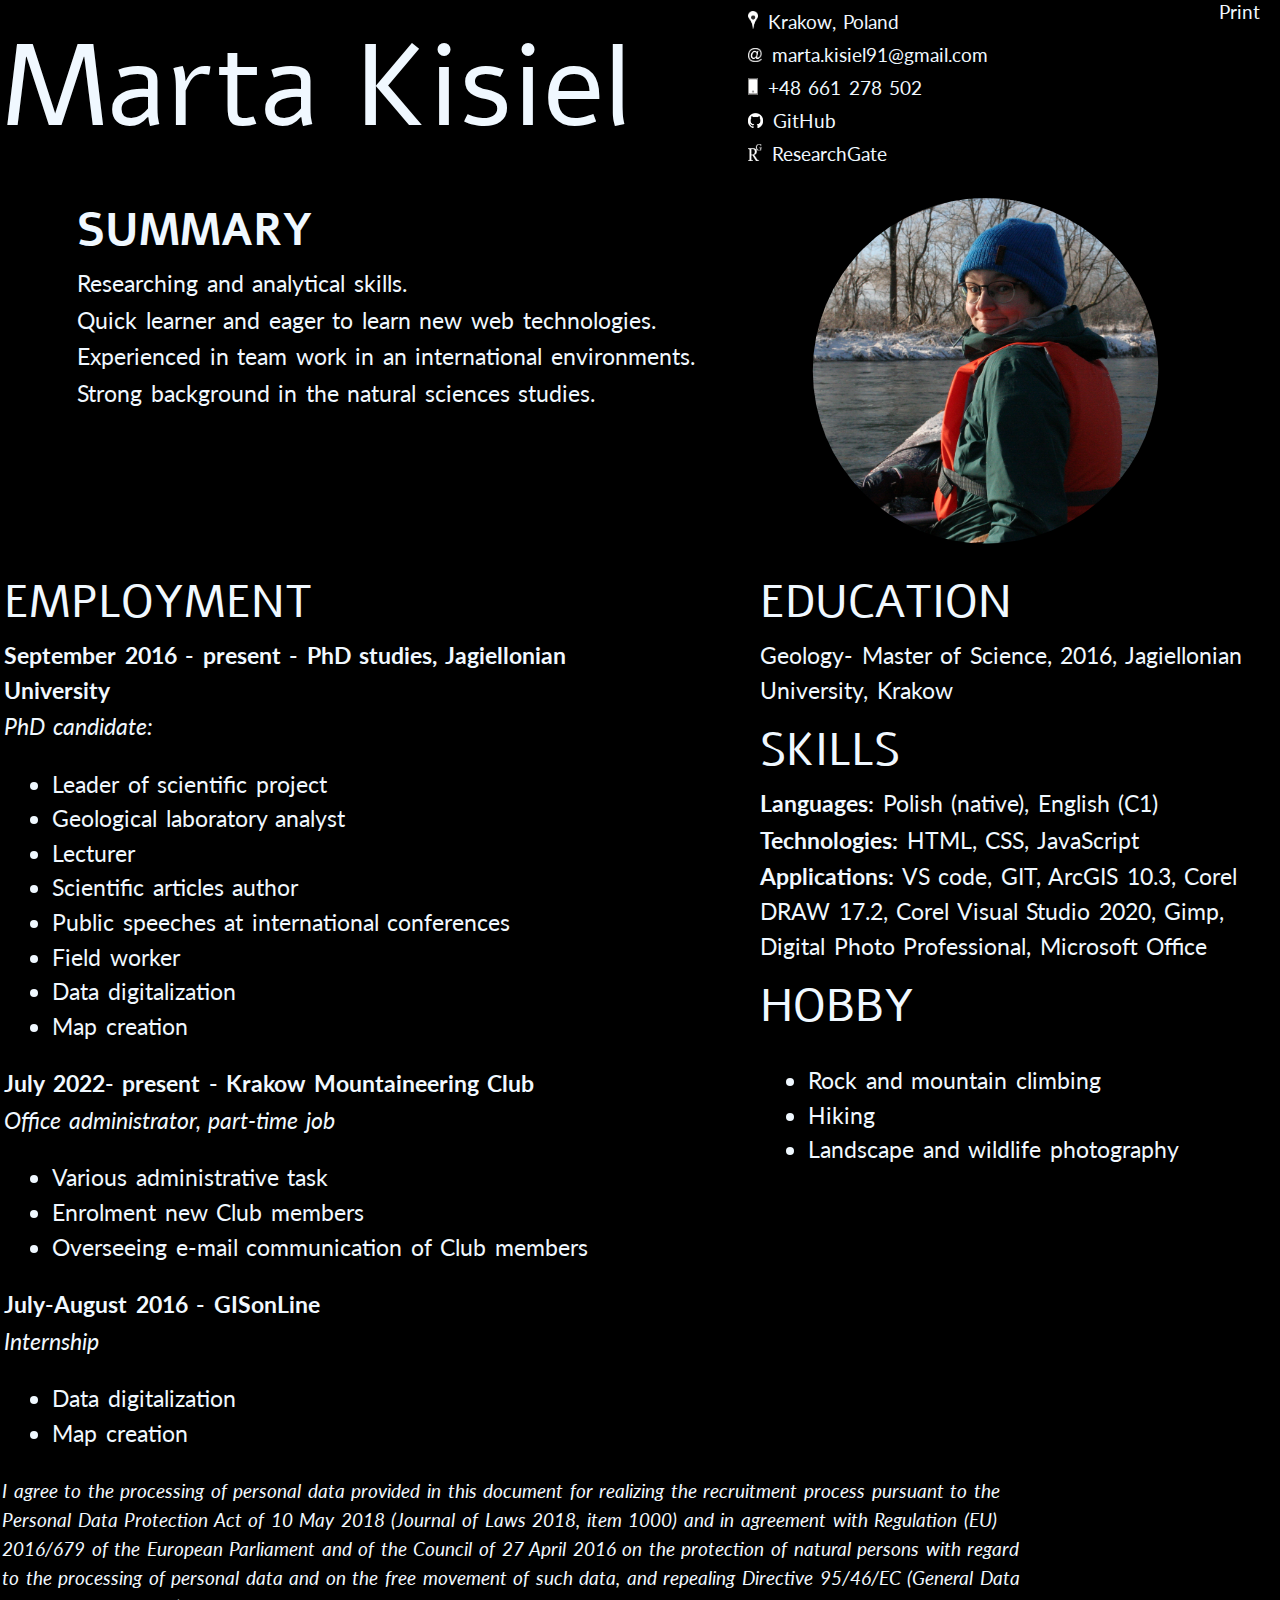
==== commit 76c0ef82: "A litte bit more align version." ====
--- a/index.html
+++ b/index.html
@@ -1,65 +1,63 @@
 <!doctype html>
-<html lang="pl">
+<html lang="Eng">
 
 <head>
     <meta name="viewport" content="width=device-width, initial-scale=1.0">
 
-    <title>Marta Kisiel CV</title>
-
+    <title>Marta Kisiel</title>
+    <link rel="icon" type="/image/x-icon" href="/images/favicon-w.png">
     <link rel="stylesheet" href="/style/style.css">
     <link rel="preconnect" href="https://fonts.googleapis.com">
     <link rel="preconnect" href="https://fonts.gstatic.com" crossorigin>
     <link
         href="https://fonts.googleapis.com/css2?family=Alef:wght@700&family=Jost:ital,wght@0,500;1,300&family=Lato:wght@300&display=swap"
-        rel="stylesheet">" rel="stylesheet">
+        rel="stylesheet">
 </head>
 
 <body>
-    <!--przyciski do zmiany języka-->
-    <div class="clearfix">
-        <!--<nav class="divLang"><div class="lang">Pl</div><div class="lang">Eng</div>-->
-        <div class="lang"><a href="/images/CV_2023.pdf">Print</a></div>
-        </nav>
+
+    <div class="clearfix print">
+        <a href="/images/CV_2023.pdf">Print</a>
     </div>
 
 
-    <div class="clearfix" style="display: flex;align-items: flex-start;">
-        <div class="headline col-65" style="float:left;margin-left:2%;">Marta Kisiel</div>
+    <div class="clearfix" style="display: flex;align-items: center;">
+        <div class="headline col-65" style="float:left;">Marta Kisiel</div>
 
         <div class="col-20, textSmall"
             style="float:right;flex-direction:column;flex-wrap: wrap; justify-content:left;align-items:flex-start ">
             <div class="col-10, textSmall"
                 style="flex-direction:row;flex-wrap: wrap; justify-content: left;align-items: baseline;"><img
-                    src="/images\point-w.png" alt="place" width="3%" height="3%" style="margin-right: 10px;">Krakow,
+                    src="/images/point-w.png" alt="place" width="3%" height="3%" style="margin-right: 10px;">Krakow,
                 Poland</div>
             <div class="col-10, textSmall"
                 style="flex-direction:row;flex-wrap: wrap; justify-content: left;align-items:baseline;"><img
-                    src="/images\at_w.png" alt="e-mail" width="3%" height="3%" style="margin-right: 10px;"><a
+                    src="/images/at_w.png" alt="e-mail" width="3%" height="3%" style="margin-right: 10px;"><a
                     href="mailto:marta.kisiel91+CV@gmail.com">marta.kisiel91@gmail.com</a></div>
             <div class="col-10, textSmall"
                 style="flex-direction:row;flex-wrap: wrap; justify-content: left;align-items: baseline;"><img
-                    src="/images\phone_w.png" alt="phone" width="3%" height="3%" style="margin-right: 10px;">+48 661 278
+                    src="/images/phone_w.png" alt="phone" width="3%" height="3%" style="margin-right: 10px;">+48 661 278
                 502</div>
             <div class="col-10, textSmall"
                 style="flex-direction:row;flex-wrap: wrap; justify-content: left;align-items: baseline;"><img
-                    src="/images\github-mark-white.png" alt="github" width="5%" height="5%"
+                    src="/images/github-mark-white.png" alt="github" width="5%" height="5%"
                     style="margin-right: 10px;"><a href="https://github.com/martakisiel">GitHub</a></div>
             <div class="col-10, textSmall"
                 style="flex-direction:row;flex-wrap: wrap; justify-content: left;align-items: baseline;"><img
-                    src="/images\rg_w.png" alt="RG" width="5%" height="5%" style="margin-right: 10px;"><a
+                    src="/images/rg_w.png" alt="RG" width="5%" height="5%" style="margin-right: 10px;"><a
                     href="https://www.researchgate.net/profile/Marta-Kisiel-3">ResearchGate</a></div>
 
         </div>
 
     </div>
 
-    <div class="clearfix">
-        <div class="col-30" style="float: right;">
-            <img src="/images/IMG_0290.JPG" alt="profile"
-                style="margin-right: 7%;width:150%; height: 150%; clip-path: circle(35% at center);">
-        </div>
-        <div class="col-65" style="float: left;">
-            <ul>
+
+
+
+    <div class="clearfix" style="align-content: center;">
+        <div class="col-60 summary">
+            <ul style="padding-left: unset;">
+                <!--padding-left must be swich to unset so the div be in aligment with other ones -->
                 <h1 class="h1">SUMMARY</h1>
                 <li class="text">Researching and analytical skills.</li>
                 <li class="text">Quick learner and eager to learn new web technologies.</li>
@@ -67,11 +65,14 @@
                 <li class="text">Strong background in the natural sciences studies.</li>
             </ul>
         </div>
+        <div class="col-30" style="float: right;margin-right: 8%;">
+            <img src="/images/IMG_0290_1.JPG" alt="profile img" class="imgProfile">
+        </div>
     </div>
 
     <div class="clearfix">
-        <div class="col-50, text" style="float: left;">
-            <h1 class="h1">EMPLOYMENT</h1>
+        <div class="col-50 text" style="float: left;margin-right: 10px">
+            <div class="h1">EMPLOYMENT</div>
             <div class="textBold">September 2016 - present - PhD studies, Jagiellonian University</div>
             <div class="textItallic">PhD candidate:</div>
             <ul>
@@ -99,47 +100,38 @@
                 <li>Map creation</li>
             </ul>
         </div>
-        <div class="clearfix" style="display: flex;align-items: flex-start;">
-            <div class="col-50, text" style="float: right;">
-                <div class="h1">EDUCATION</div>
-                <div><b>Geology </b>- Master of Science, 2016, Jagiellonian University, Krakow</div>
+        <div class="col-40 text" style="float: right;margin-right: 10px">
+            <div class="h1">EDUCATION</div>
+            <div class="text" style="margin-bottom: 10px;">Geology- Master of Science, 2016, Jagiellonian University,
+                Krakow</div>
+            <div class="h1">SKILLS</div>
+            <div class="text"><b>Languages:</b> Polish (native), English (C1)</div>
+            <div class="text"><b>Technologies:</b> HTML, CSS, JavaScript</div>
+            <div class="text" style="margin-bottom: 10px;"><b>Applications:</b> VS code, GIT, ArcGIS 10.3, Corel DRAW
+                17.2, Corel Visual Studio 2020,
+                Gimp, Digital Photo Professional, Microsoft Office</div>
 
-                <div class="clearfix" style="display: flex;align-items: flex-start;">
-                    <div class="col-35, text" style="float: right;">
-                        <div class="h1">SKILLS</div>
-                        <div><b>Languages:</b>Polish (native), English (C1)</div>
-                        <div><b>Technologies:</b>HTML, CSS, JavaScript</div>
-                        <div><b>Applications:</b>VS code, GIT, ArcGIS 10.3, Corel DRAW 17.2, Corel Visual Studio 2020,
-                            Gimp, Digital Photo Professional, Microsoft Office</div>
-
-                        <div class="col-35, text" style="float: right;">
-                            <div class="h1">HOBBY</div>
-                            <ul style="padding:0px;">
-                                <div>
-                                    <li>Rock and mountain climbing</li>
-                                    <li>Hiking</li>
-                                    <li>Landscape and wildlife photography</li>
-                                </div>
-                            </ul>
-                        </div>
-                    </div>
-                </div>
-            </div>
+            <div class="h1">HOBBY</div>
+            <ul>
+                <li>Rock and mountain climbing</li>
+                <li>Hiking</li>
+                <li>Landscape and wildlife photography</li>
+            </ul>
         </div>
     </div>
 
-    <div class="clearfix">
-        <div class="col-100, textItallic, textSmall">I agree to the processing of personal data provided in this
-            document for realizing the recruitment process pursuant to the Personal Data Protection Act of 10 May 2018
-            (Journal of Laws 2018, item 1000) and in agreement with Regulation (EU) 2016/679 of the European Parliament
-            and of the Council of 27 April 2016 on the protection of natural persons with regard to the processing of
-            personal data and on the free movement of such data, and repealing Directive 95/46/EC (General Data
-            Protection Regulation).</div>
+
+    <div class="clearfix col-80 textSmall">
+        <I>I agree to the processing of personal data provided in this
+            document for realizing the recruitment process pursuant to the Personal Data Protection Act of 10 May
+            2018
+            (Journal of Laws 2018, item 1000) and in agreement with Regulation (EU) 2016/679 of the European
+            Parliament and of the Council of 27 April 2016 on the protection of natural persons with regard to the
+            processing
+            of personal data and on the free movement of such data, and repealing Directive 95/46/EC (General Data
+            Protection Regulation).</I>
     </div>
 
+</body>
 
-
-    </div>
-
-    </div>
-</body>+</html>--- a/style/style.css
+++ b/style/style.css
@@ -1,6 +1,7 @@
 body {
         background-color: black;
         font-size: 100%;
+        margin: 0px;
 }
 
 * {
@@ -10,15 +11,12 @@
 [class*="col-"] {
         display: flex;
         padding: 5px;
-        /*odleg. miedzy obiektami*/
-        /* border: 1px solid red; */
         align-items: left;
         justify-content: center;
-        margin: 0.5px;
+        margin: 2px;
         flex-flow: row wrap;
-        padding: 2.5 rem;
+        padding: 0px;
         line-height: 1.5;
-        letter-spacing: 0.12rem;
         word-spacing: 0.16rem;
 }
 
@@ -46,6 +44,10 @@
         width: 35%;
 }
 
+.col-40 {
+        width: 40%;
+}
+
 .col-50 {
         width: 50%;
 }
@@ -62,17 +64,14 @@
         width: 75%;
 }
 
+.col-80 {
+        width: 80%;
+}
+
 .col-100 {
         width: 100%;
 }
 
-header {
-        display: flex;
-        flex-flow: row wrap;
-        justify-content: left;
-        padding: 3px;
-        margin: 5px;
-}
 
 .headline {
         justify-content: left;
@@ -81,9 +80,8 @@
         font-size: 9vw;
         /*vw- view-width, responsive fonst-size*/
         font-family: 'Alef', sans-serif;
-        padding: 3px;
-        margin-left: 0px;
-        /* flex-shrink: 0; */
+        padding: 0px;
+        margin-left: 2px;
 }
 
 .h1 {
@@ -91,17 +89,28 @@
         color: aliceblue;
         font-size: 3.5vw;
         font-family: 'Alef', sans-serif;
-        padding: 3px;
+        padding: 0px;
         margin: 2px 2px 2px 2px;
 }
 
+.imgProfile {
+        display: flex;
+        padding: 0px;
+        /*odleg. miedzy obiektami*/
+        align-items: center;
+
+        width: 100%;
+        height: 100%;
+        clip-path: circle(45% at center);
+}
+
 .text {
         display: inherit;
         color: aliceblue;
-        font-size: 2.3vw;
-        font-family: 'lato';
-        padding: 3px;
-        margin: 3px;
+        font-size: 1.8vw;
+        font-family: 'lato';
+        padding: 0px;
+        margin: 2px;
 }
 
 .textSmall {
@@ -109,32 +118,32 @@
         color: aliceblue;
         font-size: 1.5vw;
         font-family: 'lato';
-        padding: 1px;
-        margin: 3px;
+        padding: 0px;
+        margin: 2px;
 }
 
 .textItallic {
         display: inherit;
         color: aliceblue;
-        font-size: 2.3vw;
-        font-family: 'lato';
-        padding: 1px;
-        margin: 3px;
+        font-size: 1.8vw;
+        font-family: 'lato';
+        padding: 0px;
+        margin: 2px;
         font-style: italic;
 }
 
 .textBold {
         display: inherit;
         color: aliceblue;
-        font-size: 2.3vw;
-        font-family: 'lato';
-        padding: 1px;
-        margin: 3px;
+        font-size: 1.8vw;
+        font-family: 'lato';
+        padding: 0px;
+        margin: 2px;
         font-weight: bolder;
 }
 
 li {
-        margin-left: 20px;
+        margin-left: 10px;
 }
 
 a:link {
@@ -150,47 +159,28 @@
 }
 
 a:hover {
-        color: rgb(41, 214, 227);
+        color: rgb(41, 127, 133);
         background-color: transparent;
         text-decoration: none;
 }
 
 .summary {
         display: flex;
-        /* float: left; */
+        float: left;
         background-color: rgb(0, 0, 0);
         flex-flow: row wrap;
         align-items: center;
-        padding: 2.5 rem;
-        line-height: 1.5;
-}
-
-.divLang {
+
+}
+
+.print {
         float: right;
         display: flex;
-}
-
-.lang {
-        float: right;
-        display: flex;
-        color: aliceblue;
-        font-size: small;
-        font-family: 'Alef', sans-serif;
-        padding: 3px;
-        margin-left: auto;
-
-}
-
-.flexHead {
-        display: flex;
-        flex: 100%;
-        background-image: radial-gradient(grey, black 90%);
-        justify-content: center;
-        align-items: center;
-        flex-wrap: wrap;
-        text-align: center;
-        padding-bottom: 20px;
-        margin: 0px;
+        color: aliceblue;
+        font-size: 1.5vw;
+        font-family: 'lato', sans-serif;
+        padding: 0px;
+        margin-right: 20px;
 
 }
 
@@ -200,7 +190,6 @@
         display: table;
 }
 
-/* da się to uzywać w stylach za miast w <header>?@import url('https://fonts.googleapis.com/css2?family=Alef:wght@700&family=Jost:ital,wght@0,500;1,300&display=swap');*/
 
 /* Responsive layout - makes a one column layout instead of a two-column layout */
 @media (max-width: 500px) {
@@ -208,18 +197,7 @@
                 flex-direction: column;
         }
 
-        .flexHead {
-                flex-direction: column;
-                /*to jest potrzebne, żeby kolumny zawijały się w wiersze*/
-        }
-
-        .flexBody {
-                flex-direction: column;
-        }
-
-        header {
-                flex-direction: column;
-        }
+
 
         img {
                 flex-direction: column;
@@ -227,6 +205,11 @@
 
         }
 
+        .imgProfile {
+                flex-direction: column;
+                float: left;
+        }
+
         .flexSide {
                 flex-direction: column;
 
@@ -240,9 +223,4 @@
                 flex-direction: column;
         }
 
-        /*@media print{
-a href="D:\frontend\web-projects\CV\images\CV_2023.pdf"
-}
-*/
-
 }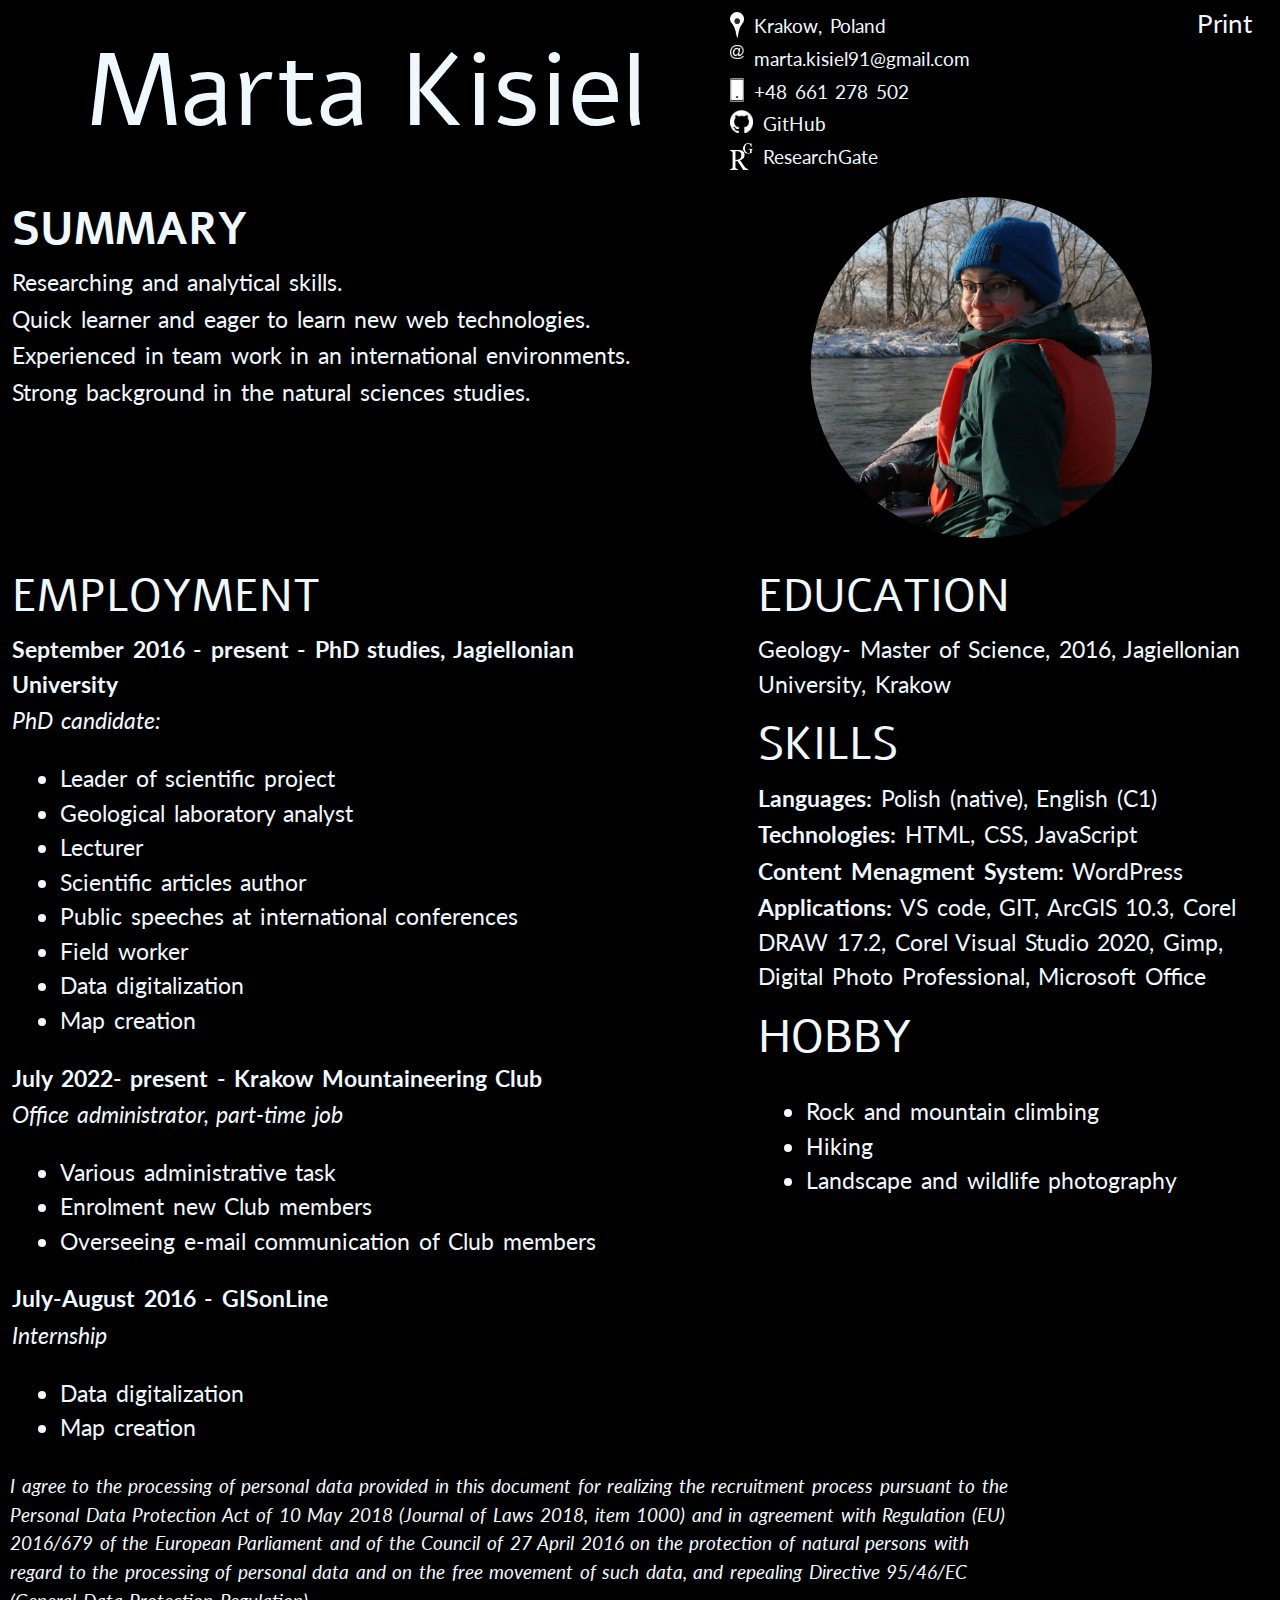
==== commit f1db61e1: "slight print button adjustments" ====
--- a/index.html
+++ b/index.html
@@ -5,7 +5,7 @@
     <meta name="viewport" content="width=device-width, initial-scale=1.0">
 
     <title>Marta Kisiel</title>
-    <link rel="icon" type="/image/x-icon" href="/images/favicon-w.png">
+    <link rel="icon" type="/images/x-icon" href="/images/favicon.png">
     <link rel="stylesheet" href="/style/style.css">
     <link rel="preconnect" href="https://fonts.googleapis.com">
     <link rel="preconnect" href="https://fonts.gstatic.com" crossorigin>
@@ -16,6 +16,9 @@
 
 <body>
 
+    
+
+
     <div class="clearfix print">
         <a href="/images/CV_2023.pdf">Print</a>
     </div>
@@ -25,25 +28,25 @@
         <div class="headline col-65" style="float:left;">Marta Kisiel</div>
 
         <div class="col-20, textSmall"
-            style="float:right;flex-direction:column;flex-wrap: wrap; justify-content:left;align-items:flex-start ">
+            style="flex-direction:column;">
             <div class="col-10, textSmall"
-                style="flex-direction:row;flex-wrap: wrap; justify-content: left;align-items: baseline;"><img
+                style="justify-content: left;"><img
                     src="/images/point-w.png" alt="place" width="3%" height="3%" style="margin-right: 10px;">Krakow,
                 Poland</div>
             <div class="col-10, textSmall"
-                style="flex-direction:row;flex-wrap: wrap; justify-content: left;align-items:baseline;"><img
+                style="justify-content: left;"><img
                     src="/images/at_w.png" alt="e-mail" width="3%" height="3%" style="margin-right: 10px;"><a
                     href="mailto:marta.kisiel91+CV@gmail.com">marta.kisiel91@gmail.com</a></div>
             <div class="col-10, textSmall"
-                style="flex-direction:row;flex-wrap: wrap; justify-content: left;align-items: baseline;"><img
+                style="justify-content: left;"><img
                     src="/images/phone_w.png" alt="phone" width="3%" height="3%" style="margin-right: 10px;">+48 661 278
                 502</div>
             <div class="col-10, textSmall"
-                style="flex-direction:row;flex-wrap: wrap; justify-content: left;align-items: baseline;"><img
+                style="justify-content: left;"><img
                     src="/images/github-mark-white.png" alt="github" width="5%" height="5%"
                     style="margin-right: 10px;"><a href="https://github.com/martakisiel">GitHub</a></div>
             <div class="col-10, textSmall"
-                style="flex-direction:row;flex-wrap: wrap; justify-content: left;align-items: baseline;"><img
+                style="justify-content: left;"><img
                     src="/images/rg_w.png" alt="RG" width="5%" height="5%" style="margin-right: 10px;"><a
                     href="https://www.researchgate.net/profile/Marta-Kisiel-3">ResearchGate</a></div>
 
@@ -52,10 +55,8 @@
     </div>
 
 
-
-
-    <div class="clearfix" style="align-content: center;">
-        <div class="col-60 summary">
+    <div class="clearfix">
+        <div class="col-70 summary">
             <ul style="padding-left: unset;">
                 <!--padding-left must be swich to unset so the div be in aligment with other ones -->
                 <h1 class="h1">SUMMARY</h1>
@@ -107,9 +108,11 @@
             <div class="h1">SKILLS</div>
             <div class="text"><b>Languages:</b> Polish (native), English (C1)</div>
             <div class="text"><b>Technologies:</b> HTML, CSS, JavaScript</div>
+            <div class="text"><b>Content Menagment System:</b> WordPress</div>
             <div class="text" style="margin-bottom: 10px;"><b>Applications:</b> VS code, GIT, ArcGIS 10.3, Corel DRAW
                 17.2, Corel Visual Studio 2020,
                 Gimp, Digital Photo Professional, Microsoft Office</div>
+               
 
             <div class="h1">HOBBY</div>
             <ul>
--- a/style/style.css
+++ b/style/style.css
@@ -1,7 +1,6 @@
 body {
         background-color: black;
         font-size: 100%;
-        margin: 0px;
 }
 
 * {
@@ -20,6 +19,9 @@
         word-spacing: 0.16rem;
 }
 
+.col-5 {
+        width: 5%;
+}
 .col-10 {
         width: 10%;
 }
@@ -74,14 +76,15 @@
 
 
 .headline {
-        justify-content: left;
-        display: inherit;
-        color: aliceblue;
-        font-size: 9vw;
+        justify-content: center;
+        display: inherit;
+        color: aliceblue;
+        font-size: 8vw;
         /*vw- view-width, responsive fonst-size*/
         font-family: 'Alef', sans-serif;
         padding: 0px;
         margin-left: 2px;
+        align-items: center;
 }
 
 .h1 {
@@ -98,7 +101,6 @@
         padding: 0px;
         /*odleg. miedzy obiektami*/
         align-items: center;
-
         width: 100%;
         height: 100%;
         clip-path: circle(45% at center);
@@ -167,7 +169,6 @@
 .summary {
         display: flex;
         float: left;
-        background-color: rgb(0, 0, 0);
         flex-flow: row wrap;
         align-items: center;
 
@@ -177,10 +178,11 @@
         float: right;
         display: flex;
         color: aliceblue;
-        font-size: 1.5vw;
+        font-size: 2vw;
         font-family: 'lato', sans-serif;
         padding: 0px;
         margin-right: 20px;
+        align-self: baseline;
 
 }
 
@@ -192,12 +194,22 @@
 
 
 /* Responsive layout - makes a one column layout instead of a two-column layout */
-@media (max-width: 500px) {
+/* @media screen and (max-width: 500px) {
+        /* body{
+                background-color:grey;
+        } 
+        .imgProfile {
+                flex-direction: column;
+                float: left;
+        }
+        
         [class*="col-"] {
                 flex-direction: column;
         }
 
-
+        .print{
+                flex-direction: column;
+        }
 
         img {
                 flex-direction: column;
@@ -205,10 +217,7 @@
 
         }
 
-        .imgProfile {
-                flex-direction: column;
-                float: left;
-        }
+
 
         .flexSide {
                 flex-direction: column;
@@ -223,4 +232,4 @@
                 flex-direction: column;
         }
 
-}+} */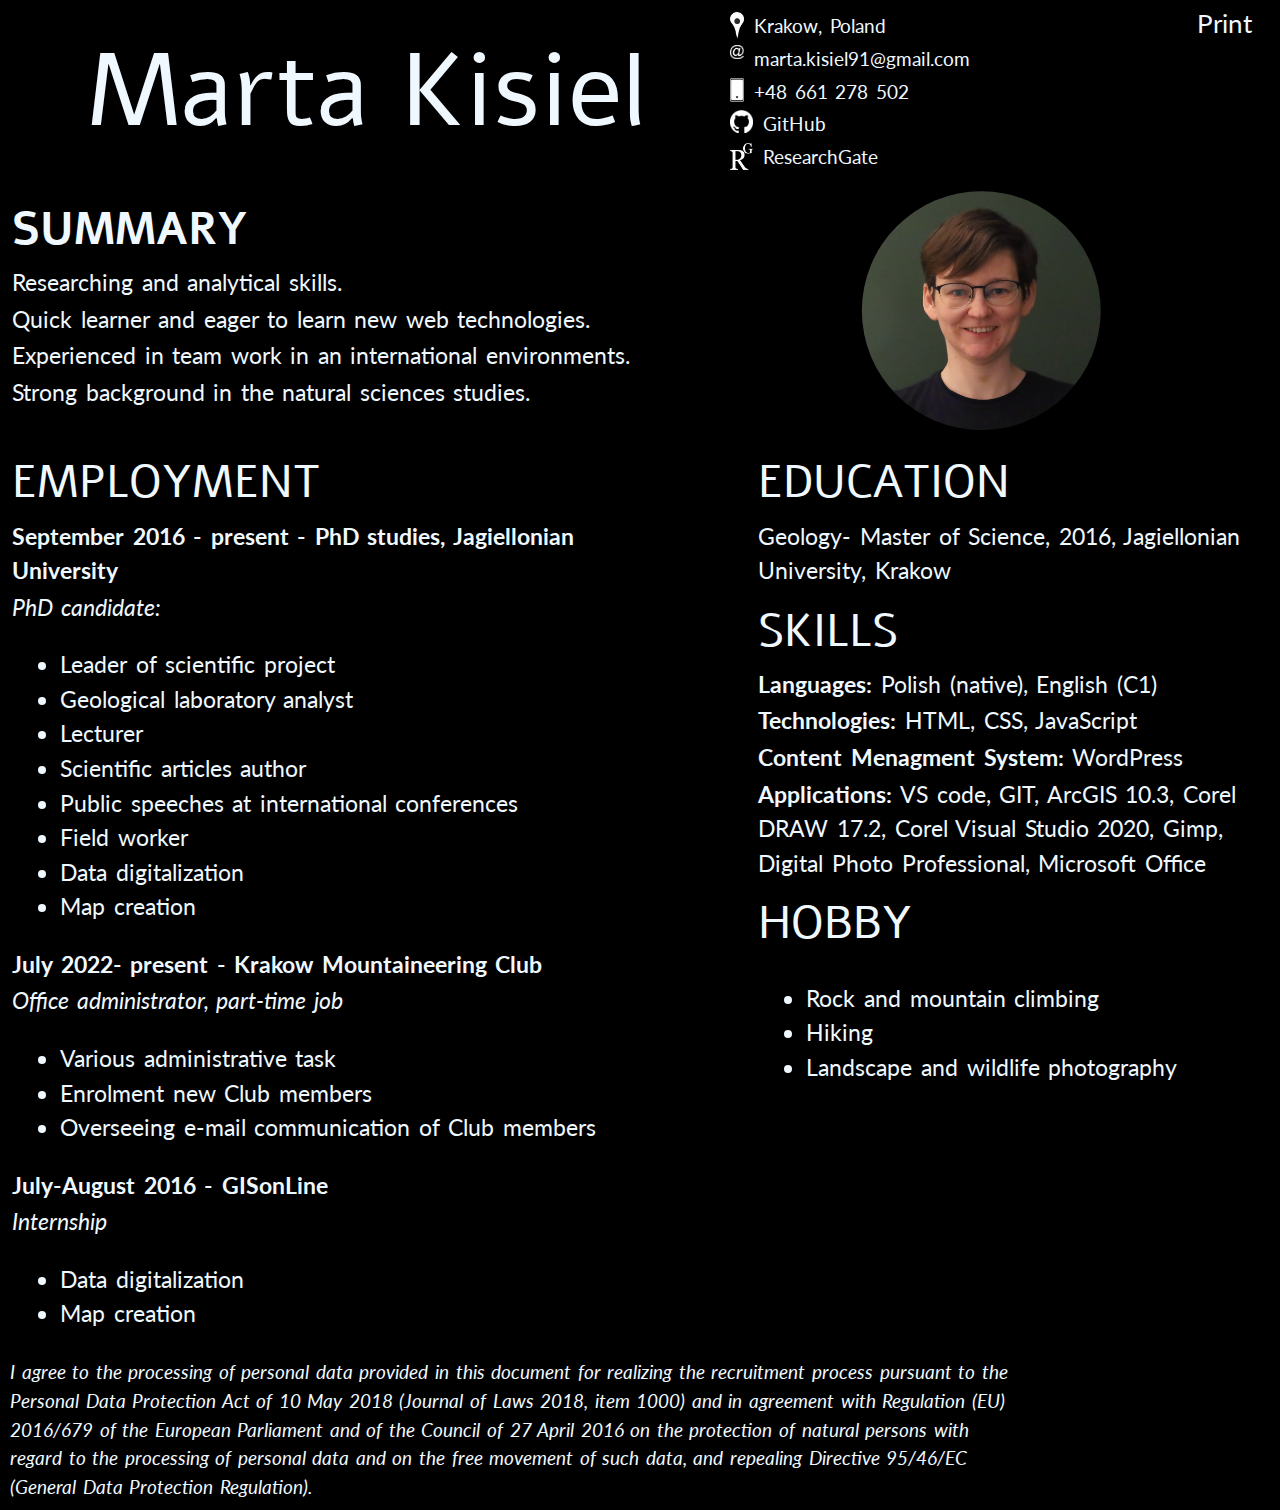
==== commit 8591138f: "New layout based on Bootstrap 5." ====
--- a/index.html
+++ b/index.html
@@ -67,7 +67,7 @@
             </ul>
         </div>
         <div class="col-30" style="float: right;margin-right: 8%;">
-            <img src="/images/IMG_0290_1.JPG" alt="profile img" class="imgProfile">
+            <img src="/images/mk4_2023sqm.JPG" alt="profile img" class="imgProfile">
         </div>
     </div>
 
--- a/style/style.css
+++ b/style/style.css
@@ -101,8 +101,8 @@
         padding: 0px;
         /*odleg. miedzy obiektami*/
         align-items: center;
-        width: 100%;
-        height: 100%;
+        width: 70%!important;
+        height: auto;
         clip-path: circle(45% at center);
 }
 
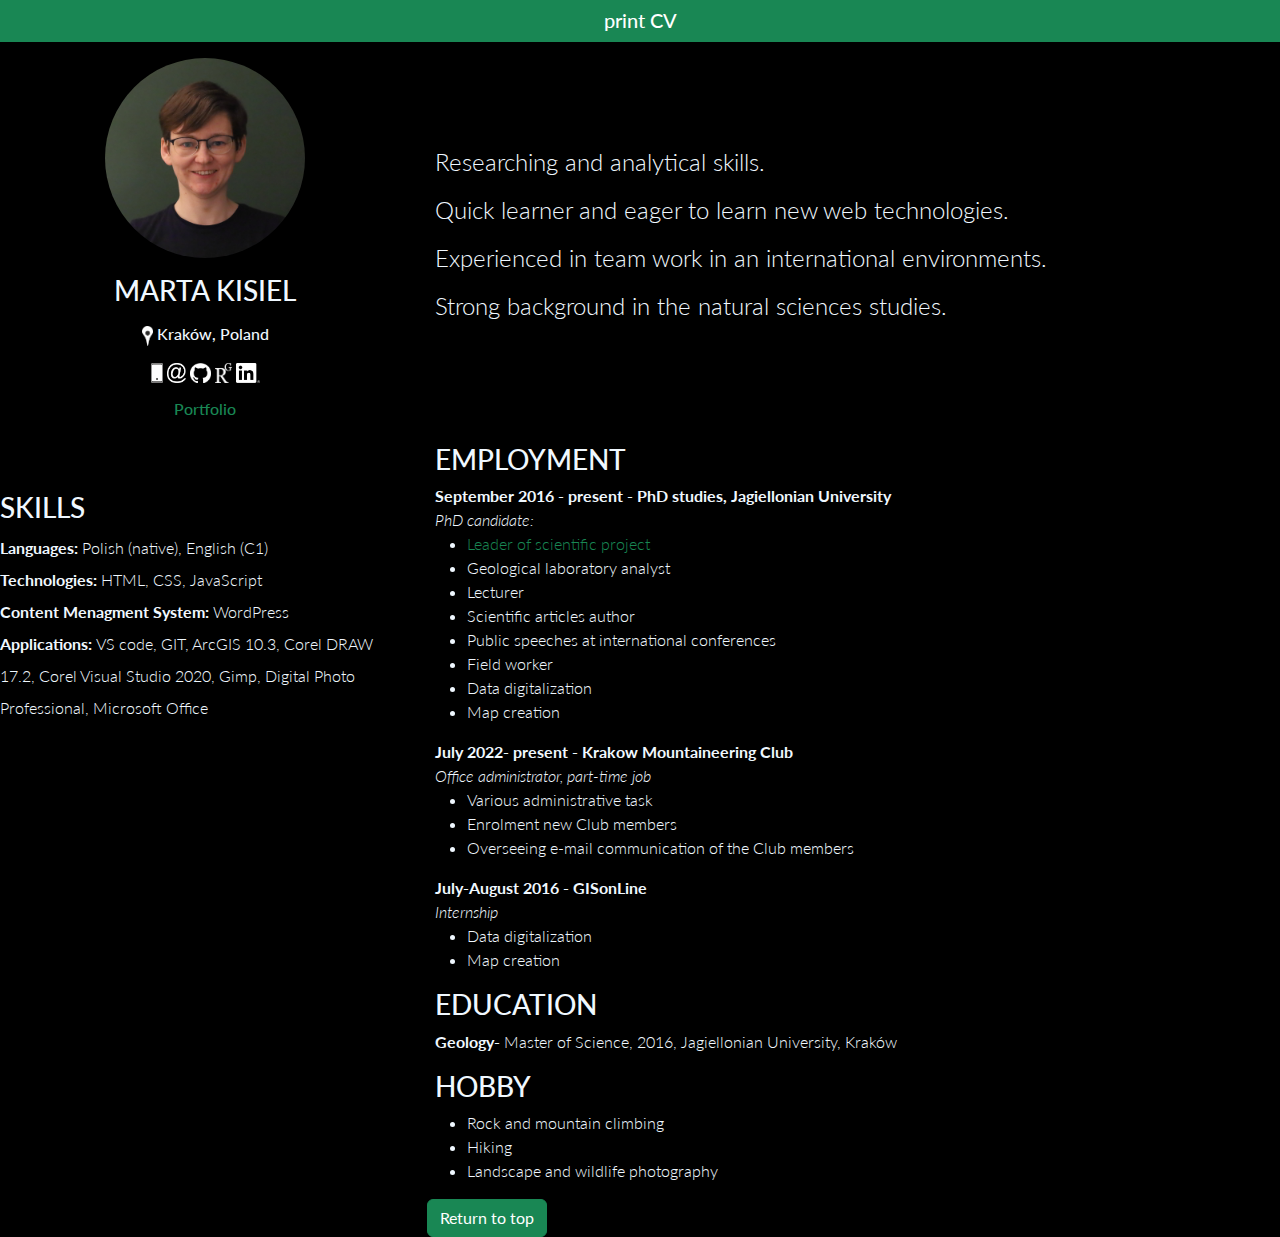
==== commit 335cb3e9: "Bootstrap 2nd version" ====
--- a/index.html
+++ b/index.html
@@ -1,83 +1,93 @@
-<!doctype html>
-<html lang="Eng">
+<!DOCTYPE html>
+<html lang="eng">
 
 <head>
-    <meta name="viewport" content="width=device-width, initial-scale=1.0">
-
     <title>Marta Kisiel</title>
-    <link rel="icon" type="/images/x-icon" href="/images/favicon.png">
-    <link rel="stylesheet" href="/style/style.css">
+    <link rel="icon" type="/images/x-icon" href="./images/favicon.png">
+    <meta charset="utf-8">
+    <meta name="viewport" content="width=device-width, initial-scale=1">
+    <!-- Bootstrap links -->
+    <link href="https://cdn.jsdelivr.net/npm/bootstrap@5.2.3/dist/css/bootstrap.min.css" rel="stylesheet">
+    <script src="https://cdn.jsdelivr.net/npm/bootstrap@5.2.3/dist/js/bootstrap.bundle.min.js"></script>
+    <!-- CSS links -->
+    <link href="./style/style.css" rel="stylesheet">
     <link rel="preconnect" href="https://fonts.googleapis.com">
     <link rel="preconnect" href="https://fonts.gstatic.com" crossorigin>
-    <link
-        href="https://fonts.googleapis.com/css2?family=Alef:wght@700&family=Jost:ital,wght@0,500;1,300&family=Lato:wght@300&display=swap"
-        rel="stylesheet">
+    <link href="https://fonts.googleapis.com/css2?family=Lato:wght@300;400&display=swap" rel="stylesheet">
+    <link rel="preconnect" href="https://fonts.googleapis.com">
+    <link rel="preconnect" href="https://fonts.gstatic.com" crossorigin>
+    <link href="https://fonts.googleapis.com/css2?family=Lato&display=swap" rel="stylesheet">
+    <!--headings - h1, summary - fs-4, sub-headings - h3, text - fs-6-->
 </head>
 
 <body>
+    <div id="top"></div>
+    <!--link to pdf document-->
+    <div class="row sticky-top">
+        <div class="container-fluid py-2 bg-success text-center"><a href="./images/CV_2023.pdf"
+                class="text-decoration-none h5 text-white">print
+                CV</a></div>
+    </div>
+    <!--top baner-->
+    
+        <div class="row">
+            <div class="col-sm-4">
+                <div class="pt-3 d-flex justify-content-center"><img src="./images/mk4_2023sqm.JPG" alt="profile img"
+                        class="rounded-circle imgProfile">
+                </div>
+                <div class="h3 text-center mt-3">
+                    <div class="h3 text-uppercase">Marta Kisiel</div>
+                    <li class="list-group-item fs-6 mt-3"><img src="./images/point-w.png" style="max-height: 20px;">
+                        Kraków, Poland</li>
+                    <li class="list-group-item fs-6 mt-3"><a href="tel:+48 661278502"> <img src="./images/phone-w.png"
+                                style="max-height: 20px;"></a>
+                        <a href="mailto:marta.kisiel91@gmial.com" class="text-decoration-none text-success"><img
+                                src="./images/at-w.png" style="max-height: 20px;"></a>
+                        <a href="https://github.com/martakisiel" class="text-decoration-none text-success"><img
+                                src="./images/github-mark-white.png" style="max-height: 20px;"></a>
+                        <a href="https://www.researchgate.net/profile/Marta-Kisiel-3"><img src="./images/rg-w.png"
+                                style="max-height: 20px;"></a>
+                        <a href="https://www.linkedin.com/in/marta-kisiel-695773252/"
+                            class="text-decoration-none text-success"><img src="./images/ln-w.png"
+                                style="max-height: 20px;"></a>
+                    </li>
+                    <li class="list-group-item fs-6 mt-3"><a href="./portfolio.html"
+                            class="text-decoration-none text-success">Portfolio</a>
+                    </li>
+                </div>
+            </div>
 
+            <div class="col-sm-8 d-flex align-items-center fs-4 fw-light lh-lg">
+                Researching and analytical skills.<br>
+                Quick learner and eager to learn new web technologies.<br>
+                Experienced in team work in an international environments.<br>
+                Strong background in the natural sciences studies.<br>
+            </div>
+        </div>
     
-
-
-    <div class="clearfix print">
-        <a href="/images/CV_2023.pdf">Print</a>
-    </div>
-
-
-    <div class="clearfix" style="display: flex;align-items: center;">
-        <div class="headline col-65" style="float:left;">Marta Kisiel</div>
-
-        <div class="col-20, textSmall"
-            style="flex-direction:column;">
-            <div class="col-10, textSmall"
-                style="justify-content: left;"><img
-                    src="/images/point-w.png" alt="place" width="3%" height="3%" style="margin-right: 10px;">Krakow,
-                Poland</div>
-            <div class="col-10, textSmall"
-                style="justify-content: left;"><img
-                    src="/images/at_w.png" alt="e-mail" width="3%" height="3%" style="margin-right: 10px;"><a
-                    href="mailto:marta.kisiel91+CV@gmail.com">marta.kisiel91@gmail.com</a></div>
-            <div class="col-10, textSmall"
-                style="justify-content: left;"><img
-                    src="/images/phone_w.png" alt="phone" width="3%" height="3%" style="margin-right: 10px;">+48 661 278
-                502</div>
-            <div class="col-10, textSmall"
-                style="justify-content: left;"><img
-                    src="/images/github-mark-white.png" alt="github" width="5%" height="5%"
-                    style="margin-right: 10px;"><a href="https://github.com/martakisiel">GitHub</a></div>
-            <div class="col-10, textSmall"
-                style="justify-content: left;"><img
-                    src="/images/rg_w.png" alt="RG" width="5%" height="5%" style="margin-right: 10px;"><a
-                    href="https://www.researchgate.net/profile/Marta-Kisiel-3">ResearchGate</a></div>
-
+    <!--second row, left column-->
+    <div class="row pt-3">
+        <div class="col-sm-4 lh-sm mt-5 mb-3 text-start lh-lg">
+            <div class="h3">SKILLS</div>
+            <span class="fs-6 fw-light"><span class="fw-bold fs-6">Languages:</span> Polish (native), English
+                (C1)</span> <br>
+            <span class="fs-6 fw-light"><span class="fw-bold fs-6">Technologies:</span> HTML, CSS,
+                JavaScript</span> <br>
+            <span class="fs-6 fw-light"><span class="fw-bold fs-6">Content Menagment System:</span>
+                WordPress</span> <br>
+            <span class="fs-6 fw-light"><span class="fw-bold fs-6">Applications: </span>VS code, GIT, ArcGIS
+                10.3, Corel DRAW 17.2, Corel Visual Studio 2020, Gimp, Digital Photo Professional, Microsoft
+                Office </span>
         </div>
 
-    </div>
-
-
-    <div class="clearfix">
-        <div class="col-70 summary">
-            <ul style="padding-left: unset;">
-                <!--padding-left must be swich to unset so the div be in aligment with other ones -->
-                <h1 class="h1">SUMMARY</h1>
-                <li class="text">Researching and analytical skills.</li>
-                <li class="text">Quick learner and eager to learn new web technologies.</li>
-                <li class="text">Experienced in team work in an international environments.</li>
-                <li class="text">Strong background in the natural sciences studies.</li>
-            </ul>
-        </div>
-        <div class="col-30" style="float: right;margin-right: 8%;">
-            <img src="/images/mk4_2023sqm.JPG" alt="profile img" class="imgProfile">
-        </div>
-    </div>
-
-    <div class="clearfix">
-        <div class="col-50 text" style="float: left;margin-right: 10px">
-            <div class="h1">EMPLOYMENT</div>
-            <div class="textBold">September 2016 - present - PhD studies, Jagiellonian University</div>
-            <div class="textItallic">PhD candidate:</div>
+        <!--second row, right column-->
+        <div class="col-sm-8 text-start fs-6 fw-light">
+            <div class="h3">EMPLOYMENT</div>
+            <div class="fw-bold">September 2016 - present - PhD studies, Jagiellonian University</div>
+            <div class="fst-italic">PhD candidate:</div>
             <ul>
-                <li><a href="https://projekty.ncn.gov.pl/index.php?projekt_id=351990">Leader of scientific project</a>
+                <li><a href="https://projekty.ncn.gov.pl/index.php?projekt_id=351990"
+                        class="text-decoration-none text-success">Leader of scientific project</a>
                 </li>
                 <li>Geological laboratory analyst</li>
                 <li>Lecturer</li>
@@ -87,52 +97,36 @@
                 <li>Data digitalization</li>
                 <li>Map creation</li>
             </ul>
-            <div class="textBold">July 2022- present - Krakow Mountaineering Club</div>
-            <div class="textItallic">Office administrator, part-time job</div>
+            <div class="fw-bold">July 2022- present - Krakow Mountaineering Club</div>
+            <div class="fst-italic">Office administrator, part-time job</div>
             <ul>
                 <li>Various administrative task</li>
                 <li>Enrolment new Club members</li>
-                <li>Overseeing e-mail communication of Club members</li>
+                <li>Overseeing e-mail communication of the Club members</li>
             </ul>
-            <div class="textBold">July-August 2016 - GISonLine</div>
-            <div class="textItallic">Internship</div>
+            <div class="fw-bold">July-August 2016 - GISonLine</div>
+            <div class="fst-italic">Internship</div>
             <ul>
                 <li>Data digitalization</li>
                 <li>Map creation</li>
             </ul>
-        </div>
-        <div class="col-40 text" style="float: right;margin-right: 10px">
-            <div class="h1">EDUCATION</div>
-            <div class="text" style="margin-bottom: 10px;">Geology- Master of Science, 2016, Jagiellonian University,
-                Krakow</div>
-            <div class="h1">SKILLS</div>
-            <div class="text"><b>Languages:</b> Polish (native), English (C1)</div>
-            <div class="text"><b>Technologies:</b> HTML, CSS, JavaScript</div>
-            <div class="text"><b>Content Menagment System:</b> WordPress</div>
-            <div class="text" style="margin-bottom: 10px;"><b>Applications:</b> VS code, GIT, ArcGIS 10.3, Corel DRAW
-                17.2, Corel Visual Studio 2020,
-                Gimp, Digital Photo Professional, Microsoft Office</div>
-               
-
-            <div class="h1">HOBBY</div>
-            <ul>
-                <li>Rock and mountain climbing</li>
-                <li>Hiking</li>
-                <li>Landscape and wildlife photography</li>
-            </ul>
+            <div class="mb-3">
+                <div class="h3">EDUCATION</div>
+                <span class="fw-bold">Geology-</span> Master of Science, 2016, Jagiellonian University, Kraków
+            </div>
+            <div class="mb-3">
+                <div class="h3">HOBBY</div>
+                <ul>
+                    <li>Rock and mountain climbing</li>
+                    <li>Hiking</li>
+                    <li>Landscape and wildlife photography</li>
+                </ul>
+            </div>
         </div>
     </div>
-
-
-    <div class="clearfix col-80 textSmall">
-        <I>I agree to the processing of personal data provided in this
-            document for realizing the recruitment process pursuant to the Personal Data Protection Act of 10 May
-            2018
-            (Journal of Laws 2018, item 1000) and in agreement with Regulation (EU) 2016/679 of the European
-            Parliament and of the Council of 27 April 2016 on the protection of natural persons with regard to the
-            processing
-            of personal data and on the free movement of such data, and repealing Directive 95/46/EC (General Data
-            Protection Regulation).</I>
+    <!--return to top button-->
+    <div class="d-grid gap-2 col-4 mx-auto">
+        <a href="#top"><button class="btn btn-success" type="button">Return to top</button></a>
     </div>
 
 </body>
--- a/style/style.css
+++ b/style/style.css
@@ -1,235 +1,9 @@
-body {
-        background-color: black;
-        font-size: 100%;
+body{
+    background-color: black;
+    font-family: 'lato';
+    color: aliceblue;
 }
-
-* {
-        box-sizing: border-box;
+.imgProfile{
+    max-width: 200px;
+    max-height: auto;
 }
-
-[class*="col-"] {
-        display: flex;
-        padding: 5px;
-        align-items: left;
-        justify-content: center;
-        margin: 2px;
-        flex-flow: row wrap;
-        padding: 0px;
-        line-height: 1.5;
-        word-spacing: 0.16rem;
-}
-
-.col-5 {
-        width: 5%;
-}
-.col-10 {
-        width: 10%;
-}
-
-.col-15 {
-        width: 15%;
-}
-
-.col-20 {
-        width: 20%;
-}
-
-.col-25 {
-        width: 25%;
-}
-
-.col-30 {
-        width: 30%;
-}
-
-.col-35 {
-        width: 35%;
-}
-
-.col-40 {
-        width: 40%;
-}
-
-.col-50 {
-        width: 50%;
-}
-
-.col-60 {
-        width: 60%;
-}
-
-.col-65 {
-        width: 65%;
-}
-
-.col-75 {
-        width: 75%;
-}
-
-.col-80 {
-        width: 80%;
-}
-
-.col-100 {
-        width: 100%;
-}
-
-
-.headline {
-        justify-content: center;
-        display: inherit;
-        color: aliceblue;
-        font-size: 8vw;
-        /*vw- view-width, responsive fonst-size*/
-        font-family: 'Alef', sans-serif;
-        padding: 0px;
-        margin-left: 2px;
-        align-items: center;
-}
-
-.h1 {
-        display: inherit;
-        color: aliceblue;
-        font-size: 3.5vw;
-        font-family: 'Alef', sans-serif;
-        padding: 0px;
-        margin: 2px 2px 2px 2px;
-}
-
-.imgProfile {
-        display: flex;
-        padding: 0px;
-        /*odleg. miedzy obiektami*/
-        align-items: center;
-        width: 70%!important;
-        height: auto;
-        clip-path: circle(45% at center);
-}
-
-.text {
-        display: inherit;
-        color: aliceblue;
-        font-size: 1.8vw;
-        font-family: 'lato';
-        padding: 0px;
-        margin: 2px;
-}
-
-.textSmall {
-        display: inherit;
-        color: aliceblue;
-        font-size: 1.5vw;
-        font-family: 'lato';
-        padding: 0px;
-        margin: 2px;
-}
-
-.textItallic {
-        display: inherit;
-        color: aliceblue;
-        font-size: 1.8vw;
-        font-family: 'lato';
-        padding: 0px;
-        margin: 2px;
-        font-style: italic;
-}
-
-.textBold {
-        display: inherit;
-        color: aliceblue;
-        font-size: 1.8vw;
-        font-family: 'lato';
-        padding: 0px;
-        margin: 2px;
-        font-weight: bolder;
-}
-
-li {
-        margin-left: 10px;
-}
-
-a:link {
-        color: aliceblue;
-        background-color: transparent;
-        text-decoration: none;
-}
-
-a:visited {
-        color: aliceblue;
-        background-color: transparent;
-        text-decoration: none;
-}
-
-a:hover {
-        color: rgb(41, 127, 133);
-        background-color: transparent;
-        text-decoration: none;
-}
-
-.summary {
-        display: flex;
-        float: left;
-        flex-flow: row wrap;
-        align-items: center;
-
-}
-
-.print {
-        float: right;
-        display: flex;
-        color: aliceblue;
-        font-size: 2vw;
-        font-family: 'lato', sans-serif;
-        padding: 0px;
-        margin-right: 20px;
-        align-self: baseline;
-
-}
-
-.clearfix::after {
-        content: "";
-        clear: both;
-        display: table;
-}
-
-
-/* Responsive layout - makes a one column layout instead of a two-column layout */
-/* @media screen and (max-width: 500px) {
-        /* body{
-                background-color:grey;
-        } 
-        .imgProfile {
-                flex-direction: column;
-                float: left;
-        }
-        
-        [class*="col-"] {
-                flex-direction: column;
-        }
-
-        .print{
-                flex-direction: column;
-        }
-
-        img {
-                flex-direction: column;
-                margin: 0px;
-
-        }
-
-
-
-        .flexSide {
-                flex-direction: column;
-
-        }
-
-        .h1 {
-                flex-direction: column;
-        }
-
-        .summary {
-                flex-direction: column;
-        }
-
-} */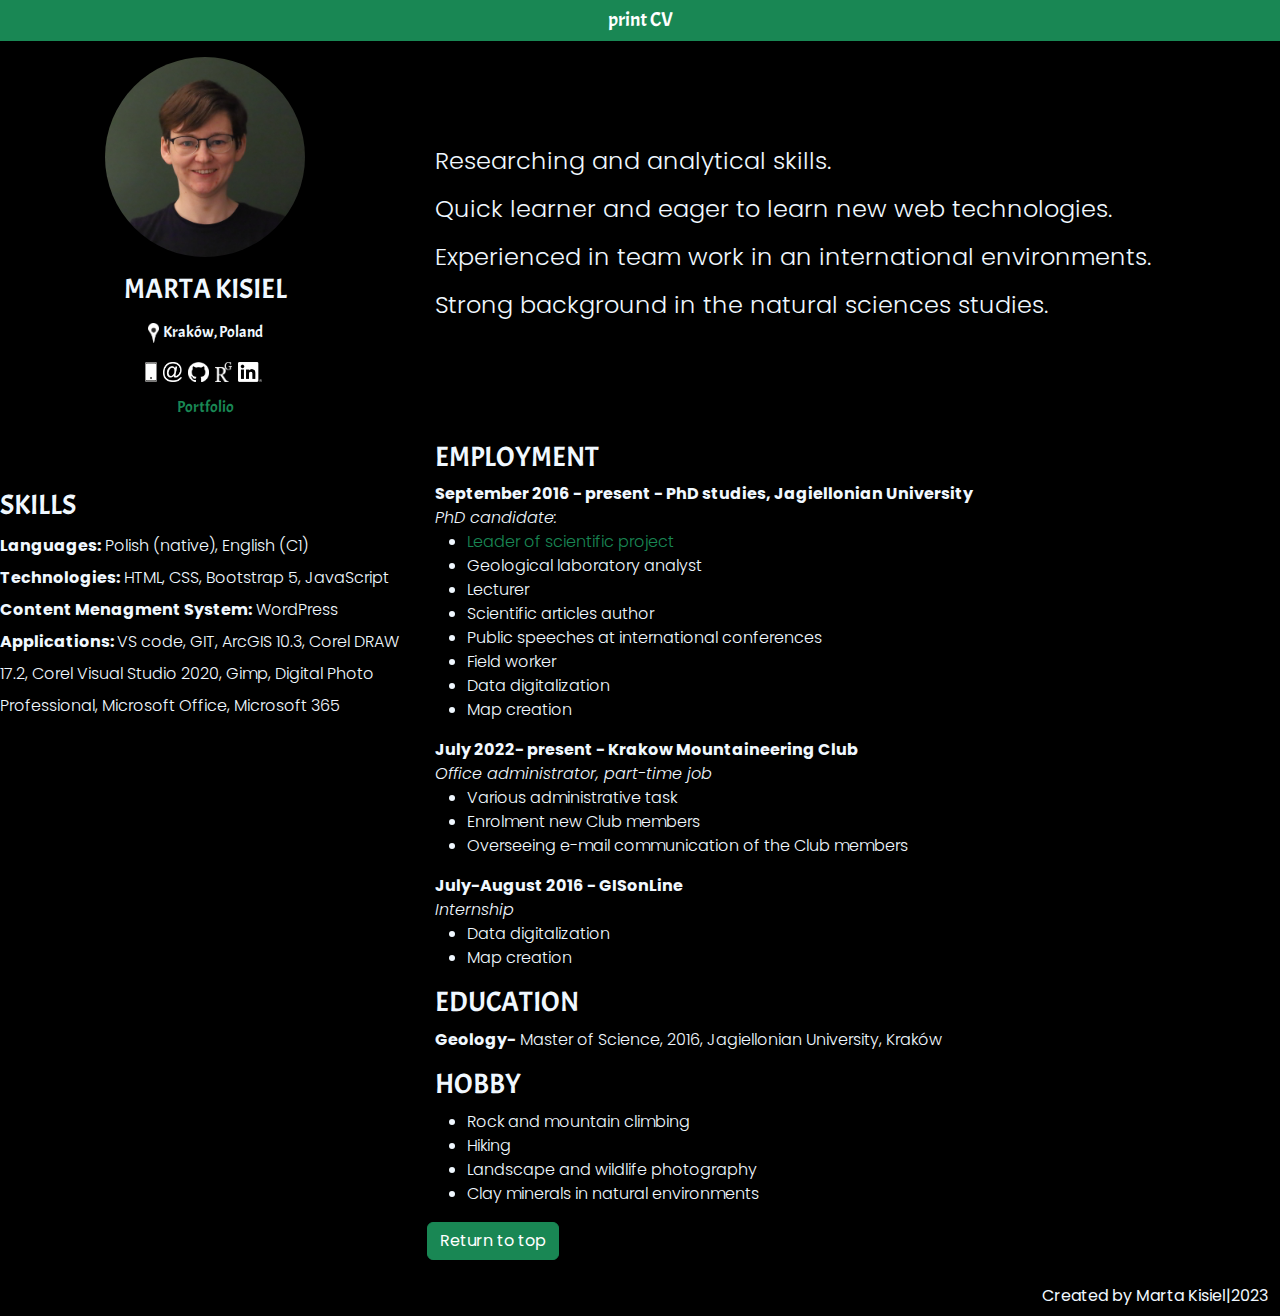
==== commit c84170bd: "Bootstrap version: new CSS class new fonts" ====
--- a/index.html
+++ b/index.html
@@ -11,12 +11,12 @@
     <script src="https://cdn.jsdelivr.net/npm/bootstrap@5.2.3/dist/js/bootstrap.bundle.min.js"></script>
     <!-- CSS links -->
     <link href="./style/style.css" rel="stylesheet">
+    <!--Fonts-->
     <link rel="preconnect" href="https://fonts.googleapis.com">
     <link rel="preconnect" href="https://fonts.gstatic.com" crossorigin>
-    <link href="https://fonts.googleapis.com/css2?family=Lato:wght@300;400&display=swap" rel="stylesheet">
-    <link rel="preconnect" href="https://fonts.googleapis.com">
-    <link rel="preconnect" href="https://fonts.gstatic.com" crossorigin>
-    <link href="https://fonts.googleapis.com/css2?family=Lato&display=swap" rel="stylesheet">
+    <link
+        href="https://fonts.googleapis.com/css2?family=Acme&family=Be+Vietnam+Pro:wght@300&family=Cantarell&family=Capriola&family=Geo&family=Lato:wght@300;400&family=Lexend:wght@300&family=Marcellus&family=Play&family=Poppins:wght@300;400&family=Sofia+Sans+Semi+Condensed:wght@300&family=Syncopate&family=Syne&display=swap"
+        rel="stylesheet">
     <!--headings - h1, summary - fs-4, sub-headings - h3, text - fs-6-->
 </head>
 
@@ -28,56 +28,57 @@
                 class="text-decoration-none h5 text-white">print
                 CV</a></div>
     </div>
+
     <!--top baner-->
-    
-        <div class="row">
-            <div class="col-sm-4">
-                <div class="pt-3 d-flex justify-content-center"><img src="./images/mk4_2023sqm.JPG" alt="profile img"
-                        class="rounded-circle imgProfile">
+
+    <div class="row">
+        <div class="col-sm-4">
+            <div class="pt-3 d-flex center"><img src="./images/mk4_2023sqm.JPG" alt="profile img"
+                    class="rounded-circle imgProfile">
+            </div>
+            <div class="h3 text-center mt-3">
+                <div class="h3 text-uppercase">Marta Kisiel</div>
+                <div class="center fs-6 mt-3"><img src="./images/point-w.png" class="imgClipart me-1">Kraków, Poland
                 </div>
-                <div class="h3 text-center mt-3">
-                    <div class="h3 text-uppercase">Marta Kisiel</div>
-                    <li class="list-group-item fs-6 mt-3"><img src="./images/point-w.png" style="max-height: 20px;">
-                        Kraków, Poland</li>
-                    <li class="list-group-item fs-6 mt-3"><a href="tel:+48 661278502"> <img src="./images/phone-w.png"
-                                style="max-height: 20px;"></a>
-                        <a href="mailto:marta.kisiel91@gmial.com" class="text-decoration-none text-success"><img
-                                src="./images/at-w.png" style="max-height: 20px;"></a>
-                        <a href="https://github.com/martakisiel" class="text-decoration-none text-success"><img
-                                src="./images/github-mark-white.png" style="max-height: 20px;"></a>
-                        <a href="https://www.researchgate.net/profile/Marta-Kisiel-3"><img src="./images/rg-w.png"
-                                style="max-height: 20px;"></a>
-                        <a href="https://www.linkedin.com/in/marta-kisiel-695773252/"
-                            class="text-decoration-none text-success"><img src="./images/ln-w.png"
-                                style="max-height: 20px;"></a>
-                    </li>
-                    <li class="list-group-item fs-6 mt-3"><a href="./portfolio.html"
-                            class="text-decoration-none text-success">Portfolio</a>
-                    </li>
+                <div class="fs-6 mt-3"><a href="tel:+48 661278502"> <img src="./images/phone-w.png"
+                            class="imgClipart me-1"></a>
+                    <a href="mailto:marta.kisiel91@gmial.com" class="text-decoration-none text-success"><img
+                            src="./images/at-w.png" class="imgClipart me-1"></a>
+                    <a href="https://github.com/martakisiel" class="text-decoration-none text-success"><img
+                            src="./images/github-mark-white.png" class="imgClipart me-1"></a>
+                    <a href="https://www.researchgate.net/profile/Marta-Kisiel-3"><img src="./images/rg-w.png"
+                            class="imgClipart me-1"></a>
+                    <a href="https://www.linkedin.com/in/marta-kisiel-695773252/"
+                        class="text-decoration-none text-success"><img src="./images/ln-w.png"
+                            class="imgClipart me-1"></a>
+                </div>
+                <div class="list-group-item fs-6 mt-3"><a href="./portfolio.html"
+                        class="text-decoration-none text-success">Portfolio</a>
                 </div>
             </div>
+        </div>
 
-            <div class="col-sm-8 d-flex align-items-center fs-4 fw-light lh-lg">
-                Researching and analytical skills.<br>
-                Quick learner and eager to learn new web technologies.<br>
-                Experienced in team work in an international environments.<br>
-                Strong background in the natural sciences studies.<br>
-            </div>
+        <div class="col-sm-8 d-flex align-items-center fs-4 fw-light lh-lg">
+            Researching and analytical skills.<br>
+            Quick learner and eager to learn new web technologies.<br>
+            Experienced in team work in an international environments.<br>
+            Strong background in the natural sciences studies.<br>
         </div>
-    
+    </div>
+
     <!--second row, left column-->
     <div class="row pt-3">
         <div class="col-sm-4 lh-sm mt-5 mb-3 text-start lh-lg">
             <div class="h3">SKILLS</div>
             <span class="fs-6 fw-light"><span class="fw-bold fs-6">Languages:</span> Polish (native), English
                 (C1)</span> <br>
-            <span class="fs-6 fw-light"><span class="fw-bold fs-6">Technologies:</span> HTML, CSS,
+            <span class="fs-6 fw-light"><span class="fw-bold fs-6">Technologies:</span> HTML, CSS, Bootstrap 5,
                 JavaScript</span> <br>
             <span class="fs-6 fw-light"><span class="fw-bold fs-6">Content Menagment System:</span>
                 WordPress</span> <br>
             <span class="fs-6 fw-light"><span class="fw-bold fs-6">Applications: </span>VS code, GIT, ArcGIS
                 10.3, Corel DRAW 17.2, Corel Visual Studio 2020, Gimp, Digital Photo Professional, Microsoft
-                Office </span>
+                Office, Microsoft 365 </span>
         </div>
 
         <!--second row, right column-->
@@ -120,6 +121,7 @@
                     <li>Rock and mountain climbing</li>
                     <li>Hiking</li>
                     <li>Landscape and wildlife photography</li>
+                    <li>Clay minerals in natural environments</li>
                 </ul>
             </div>
         </div>
@@ -128,7 +130,8 @@
     <div class="d-grid gap-2 col-4 mx-auto">
         <a href="#top"><button class="btn btn-success" type="button">Return to top</button></a>
     </div>
-
+    <!--footer-->
+    <div class="container-fluid fs-6 text-end mb-2 mt-4 footerText">Created by Marta Kisiel|2023</div>
 </body>
 
 </html>--- a/style/style.css
+++ b/style/style.css
@@ -1,9 +1,33 @@
 body{
+    background-color: rgb(0, 0, 0);
+    font-family: 'Poppins';
+    color: aliceblue;
+}
+.h1,.h2,.h3,.h4,.h5,.h6{
+    font-family: 'acme';
+}
+.cardBG{
     background-color: black;
-    font-family: 'lato';
-    color: aliceblue;
 }
 .imgProfile{
     max-width: 200px;
     max-height: auto;
 }
+.imgClipart{
+    max-height: 20px;
+    max-width: auto;
+}
+.imgPortfolio{
+    width:800px;
+    height:auto;
+}
+.footerText{
+    font-family:'poppins';
+    font-size: 5px;
+}
+.center {
+    display: flex;
+    justify-content: center;
+    align-items: center;
+
+  }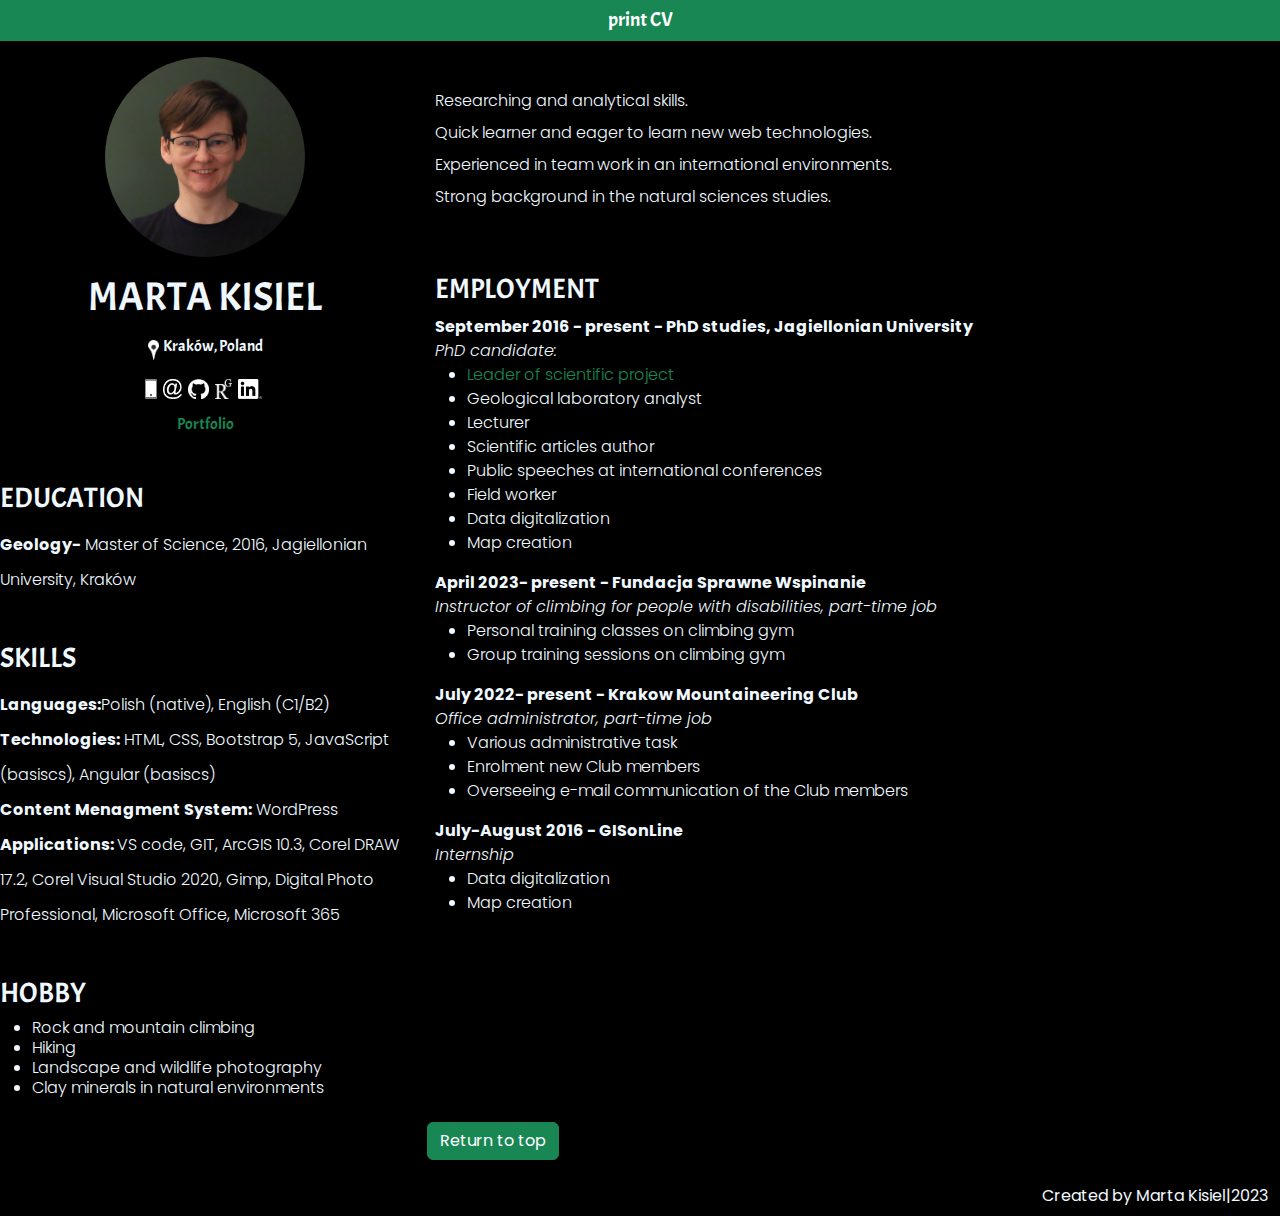
==== commit e515859c: "layout more SEO-friendly" ====
--- a/index.html
+++ b/index.html
@@ -2,10 +2,11 @@
 <html lang="eng">
 
 <head>
-    <title>Marta Kisiel</title>
+    <title>Marta Kisiel- geologist, enthusiast of web tech, climber</title>
     <link rel="icon" type="/images/x-icon" href="./images/favicon.png">
     <meta charset="utf-8">
     <meta name="viewport" content="width=device-width, initial-scale=1">
+    <link rel=”canonical” href="martak.pl">
     <!-- Bootstrap links -->
     <link href="https://cdn.jsdelivr.net/npm/bootstrap@5.2.3/dist/css/bootstrap.min.css" rel="stylesheet">
     <script src="https://cdn.jsdelivr.net/npm/bootstrap@5.2.3/dist/js/bootstrap.bundle.min.js"></script>
@@ -17,121 +18,139 @@
     <link
         href="https://fonts.googleapis.com/css2?family=Acme&family=Be+Vietnam+Pro:wght@300&family=Cantarell&family=Capriola&family=Geo&family=Lato:wght@300;400&family=Lexend:wght@300&family=Marcellus&family=Play&family=Poppins:wght@300;400&family=Sofia+Sans+Semi+Condensed:wght@300&family=Syncopate&family=Syne&display=swap"
         rel="stylesheet">
-    <!--headings - h1, summary - fs-4, sub-headings - h3, text - fs-6-->
+    <!--headings - h1, summary - fs-6, sub-headings - h3, text - fs-6-->
 </head>
 
 <body>
-    <div id="top"></div>
-    <!--link to pdf document-->
-    <div class="row sticky-top">
-        <div class="container-fluid py-2 bg-success text-center"><a href="./images/CV_2023.pdf"
-                class="text-decoration-none h5 text-white">print
-                CV</a></div>
-    </div>
+    <header>
+        <div id="top"></div>
+        <!--link to pdf document-->
+        <div class="row sticky-top">
+            <div class="container-fluid py-2 bg-success text-center"><a href="./images/CV_2023.pdf"
+                    class="text-decoration-none h5 text-white">print
+                    CV</a></div>
+        </div>
+    </header>
+
 
     <!--top baner-->
-
-    <div class="row">
-        <div class="col-sm-4">
-            <div class="pt-3 d-flex center"><img src="./images/mk4_2023sqm.JPG" alt="profile img"
-                    class="rounded-circle imgProfile">
+    <section>
+        <div class="row justify-content-evenly mb-3">
+            <div class="col-sm-4 ">
+                <div class="pt-3 d-flex center"><img src="./images/mk4_2023sqm.JPG" alt="marta kisiel profile img"
+                        class="rounded-circle imgProfile">
+                </div>
             </div>
-            <div class="h3 text-center mt-3">
-                <div class="h3 text-uppercase">Marta Kisiel</div>
-                <div class="center fs-6 mt-3"><img src="./images/point-w.png" class="imgClipart me-1">Kraków, Poland
+            <div class="col-sm-8 d-flex align-items-center fs-6 fw-light lh-lg">
+                Researching and analytical skills.<br>
+                Quick learner and eager to learn new web technologies.<br>
+                Experienced in team work in an international environments.<br>
+                Strong background in the natural sciences studies.<br>
+            </div>
+        </div>
+    </section>
+    <section>
+        <!--second row left col-->
+        <div class="row justify-content-start">
+            <div class="h3  text-center col-sm-4">
+                <div class="text-uppercase">
+                    <h1>Marta Kisiel</h1>
+                </div>
+                <div class="fs-6 mt-3"><img src="./images/point-w.png" class="imgClipart me-1" alt="point">Kraków,
+                    Poland
                 </div>
                 <div class="fs-6 mt-3"><a href="tel:+48 661278502"> <img src="./images/phone-w.png"
-                            class="imgClipart me-1"></a>
+                            class="imgClipart me-1" alt="phone"></a>
                     <a href="mailto:marta.kisiel91@gmial.com" class="text-decoration-none text-success"><img
-                            src="./images/at-w.png" class="imgClipart me-1"></a>
+                            src="./images/at-w.png" class="imgClipart me-1" alt="at symbol"></a>
                     <a href="https://github.com/martakisiel" class="text-decoration-none text-success"><img
-                            src="./images/github-mark-white.png" class="imgClipart me-1"></a>
+                            src="./images/github-mark-white.png" class="imgClipart me-1" alt="github"></a>
                     <a href="https://www.researchgate.net/profile/Marta-Kisiel-3"><img src="./images/rg-w.png"
-                            class="imgClipart me-1"></a>
+                            class="imgClipart me-1" alt="reserch gate symbol"></a>
                     <a href="https://www.linkedin.com/in/marta-kisiel-695773252/"
-                        class="text-decoration-none text-success"><img src="./images/ln-w.png"
-                            class="imgClipart me-1"></a>
+                        class="text-decoration-none text-success"><img src="./images/ln-w.png" class="imgClipart me-1"
+                            alt="linkedin symbol"></a>
                 </div>
-                <div class="list-group-item fs-6 mt-3"><a href="./portfolio.html"
+                <div class="list-group-item fs-6 mt-3 "><a href="./portfolio.html"
                         class="text-decoration-none text-success">Portfolio</a>
                 </div>
+                <div class="lh-sm mt-5 mb-3 text-start">
+                    <div class="h3">EDUCATION</div>
+                    <span class="fw-bold fs-6 text">Geology-</span><span class="fw-light fs-6 text"> Master of Science, 2016, Jagiellonian University, Kraków </span>
+                </div>
+
+                <div class="lh-sm mt-5 mb-3 text-start ">
+                    <div class="h3">SKILLS</div>
+                    <span class="fw-bold fs-6 text">Languages:</span><span class="fw-light fs-6 text">Polish (native),
+                        English
+                        (C1/B2)</span> <br>
+                    <span class="fw-bold fs-6 text">Technologies:</span><span class="fw-light fs-6 text"> HTML, CSS,
+                        Bootstrap 5,
+                        JavaScript (basiscs), Angular (basiscs)</span> <br>
+                    <span class="fw-bold fs-6 text">Content Menagment System:</span>
+                    <span class="fw-light fs-6 text"> WordPress</span> <br>
+                    <span class="fw-bold fs-6 text">Applications: </span><span class="fw-light fs-6 text">VS code, GIT,
+                        ArcGIS
+                        10.3, Corel DRAW 17.2, Corel Visual Studio 2020, Gimp, Digital Photo Professional, Microsoft
+                        Office, Microsoft 365 </span>
+                </div>
+                <div class="lh-sm mt-5 mb-3 text-start ">
+                    <div class="h3">HOBBY</div>
+                    <ul class="fw-light fs-6 text">
+                        <li>Rock and mountain climbing</li>
+                        <li>Hiking</li>
+                        <li>Landscape and wildlife photography</li>
+                        <li>Clay minerals in natural environments</li>
+                    </ul>
+                </div>
             </div>
-        </div>
-
-        <div class="col-sm-8 d-flex align-items-center fs-4 fw-light lh-lg">
-            Researching and analytical skills.<br>
-            Quick learner and eager to learn new web technologies.<br>
-            Experienced in team work in an international environments.<br>
-            Strong background in the natural sciences studies.<br>
-        </div>
-    </div>
-
-    <!--second row, left column-->
-    <div class="row pt-3">
-        <div class="col-sm-4 lh-sm mt-5 mb-3 text-start lh-lg">
-            <div class="h3">SKILLS</div>
-            <span class="fs-6 fw-light"><span class="fw-bold fs-6">Languages:</span> Polish (native), English
-                (C1)</span> <br>
-            <span class="fs-6 fw-light"><span class="fw-bold fs-6">Technologies:</span> HTML, CSS, Bootstrap 5,
-                JavaScript</span> <br>
-            <span class="fs-6 fw-light"><span class="fw-bold fs-6">Content Menagment System:</span>
-                WordPress</span> <br>
-            <span class="fs-6 fw-light"><span class="fw-bold fs-6">Applications: </span>VS code, GIT, ArcGIS
-                10.3, Corel DRAW 17.2, Corel Visual Studio 2020, Gimp, Digital Photo Professional, Microsoft
-                Office, Microsoft 365 </span>
-        </div>
-
-        <!--second row, right column-->
-        <div class="col-sm-8 text-start fs-6 fw-light">
-            <div class="h3">EMPLOYMENT</div>
-            <div class="fw-bold">September 2016 - present - PhD studies, Jagiellonian University</div>
-            <div class="fst-italic">PhD candidate:</div>
-            <ul>
-                <li><a href="https://projekty.ncn.gov.pl/index.php?projekt_id=351990"
-                        class="text-decoration-none text-success">Leader of scientific project</a>
-                </li>
-                <li>Geological laboratory analyst</li>
-                <li>Lecturer</li>
-                <li>Scientific articles author</li>
-                <li>Public speeches at international conferences</li>
-                <li>Field worker</li>
-                <li>Data digitalization</li>
-                <li>Map creation</li>
-            </ul>
-            <div class="fw-bold">July 2022- present - Krakow Mountaineering Club</div>
-            <div class="fst-italic">Office administrator, part-time job</div>
-            <ul>
-                <li>Various administrative task</li>
-                <li>Enrolment new Club members</li>
-                <li>Overseeing e-mail communication of the Club members</li>
-            </ul>
-            <div class="fw-bold">July-August 2016 - GISonLine</div>
-            <div class="fst-italic">Internship</div>
-            <ul>
-                <li>Data digitalization</li>
-                <li>Map creation</li>
-            </ul>
-            <div class="mb-3">
-                <div class="h3">EDUCATION</div>
-                <span class="fw-bold">Geology-</span> Master of Science, 2016, Jagiellonian University, Kraków
+            <!--profesional resume-->
+            <div class="col-sm-8 text-start fs-6 fw-light">
+                <div class="h3">EMPLOYMENT</div>
+                <div class="fw-bold">September 2016 - present - PhD studies, Jagiellonian University</div>
+                <div class="fst-italic">PhD candidate:</div>
+                <ul>
+                    <li><a href="https://projekty.ncn.gov.pl/index.php?projekt_id=351990"
+                            class="text-decoration-none text-success">Leader of scientific project</a>
+                    </li>
+                    <li>Geological laboratory analyst</li>
+                    <li>Lecturer</li>
+                    <li>Scientific articles author</li>
+                    <li>Public speeches at international conferences</li>
+                    <li>Field worker</li>
+                    <li>Data digitalization</li>
+                    <li>Map creation</li>
+                </ul>
+                <div class="fw-bold">April 2023- present - Fundacja Sprawne Wspinanie</div>
+                <div class="fst-italic">Instructor of climbing for people with disabilities, part-time job</div>
+                <ul>
+                    <li>Personal training classes on climbing gym</li>
+                    <li>Group training sessions on climbing gym</li>
+                </ul>
+                <div class="fw-bold">July 2022- present - Krakow Mountaineering Club</div>
+                <div class="fst-italic">Office administrator, part-time job</div>
+                <ul>
+                    <li>Various administrative task</li>
+                    <li>Enrolment new Club members</li>
+                    <li>Overseeing e-mail communication of the Club members</li>
+                </ul>
+                <div class="fw-bold">July-August 2016 - GISonLine</div>
+                <div class="fst-italic">Internship</div>
+                <ul>
+                    <li>Data digitalization</li>
+                    <li>Map creation</li>
+                </ul>
+                
             </div>
-            <div class="mb-3">
-                <div class="h3">HOBBY</div>
-                <ul>
-                    <li>Rock and mountain climbing</li>
-                    <li>Hiking</li>
-                    <li>Landscape and wildlife photography</li>
-                    <li>Clay minerals in natural environments</li>
-                </ul>
-            </div>
-        </div>
-    </div>
+    </section>
     <!--return to top button-->
     <div class="d-grid gap-2 col-4 mx-auto">
         <a href="#top"><button class="btn btn-success" type="button">Return to top</button></a>
     </div>
-    <!--footer-->
-    <div class="container-fluid fs-6 text-end mb-2 mt-4 footerText">Created by Marta Kisiel|2023</div>
+    <footer>
+        <!--footer-->
+        <div class="container-fluid fs-6 text-end mb-2 mt-4 footerText">Created by Marta Kisiel|2023</div>
+    </footer>
 </body>
 
 </html>--- a/style/style.css
+++ b/style/style.css
@@ -1,33 +1,81 @@
-body{
+body {
     background-color: rgb(0, 0, 0);
     font-family: 'Poppins';
     color: aliceblue;
 }
-.h1,.h2,.h3,.h4,.h5,.h6{
+.text{
+    font-family: 'Poppins';
+}
+
+.h1,
+.h2,
+.h3,
+.h4,
+.h5,
+.h6 {
     font-family: 'acme';
 }
-.cardBG{
+ .cardBG {
     background-color: black;
 }
-.imgProfile{
+
+.cardGalery {
+    width: 20rem;
+    justify-content: center;
+} 
+
+.imgProfile {
     max-width: 200px;
     max-height: auto;
 }
-.imgClipart{
+
+.imgClipart {
     max-height: 20px;
     max-width: auto;
 }
-.imgPortfolio{
-    width:800px;
-    height:auto;
+
+.imgPortfolio {
+    width: 800px;
+    height: auto;
 }
-.footerText{
-    font-family:'poppins';
+
+ .imgGaleryFront {
+    max-width: 400px;
+    max-height: auto;
+} 
+
+.headGalery {
+
+    height: 150px;
+    width: 100%;
+    font-family: 'poppins';
+    font-size: 80px;
+    margin-bottom: 10px;
+    justify-content: center;
+
+}
+
+.headAlbum {
+    background-image: image(./galery/IMG_9027.JPG);
+    background-repeat: no-repeat;
+    background-position: bottom;
+    background-attachment: fixed;
+    /*jest duża róznica miedzy fixed i scroll*/
+    height: 150px;
+    width: 100%;
+    font-family: 'poppins';
+    font-size: 80px;
+
+} */
+
+.footerText {
+    font-family: 'poppins';
     font-size: 5px;
 }
+
 .center {
     display: flex;
     justify-content: center;
     align-items: center;
 
-  }+}